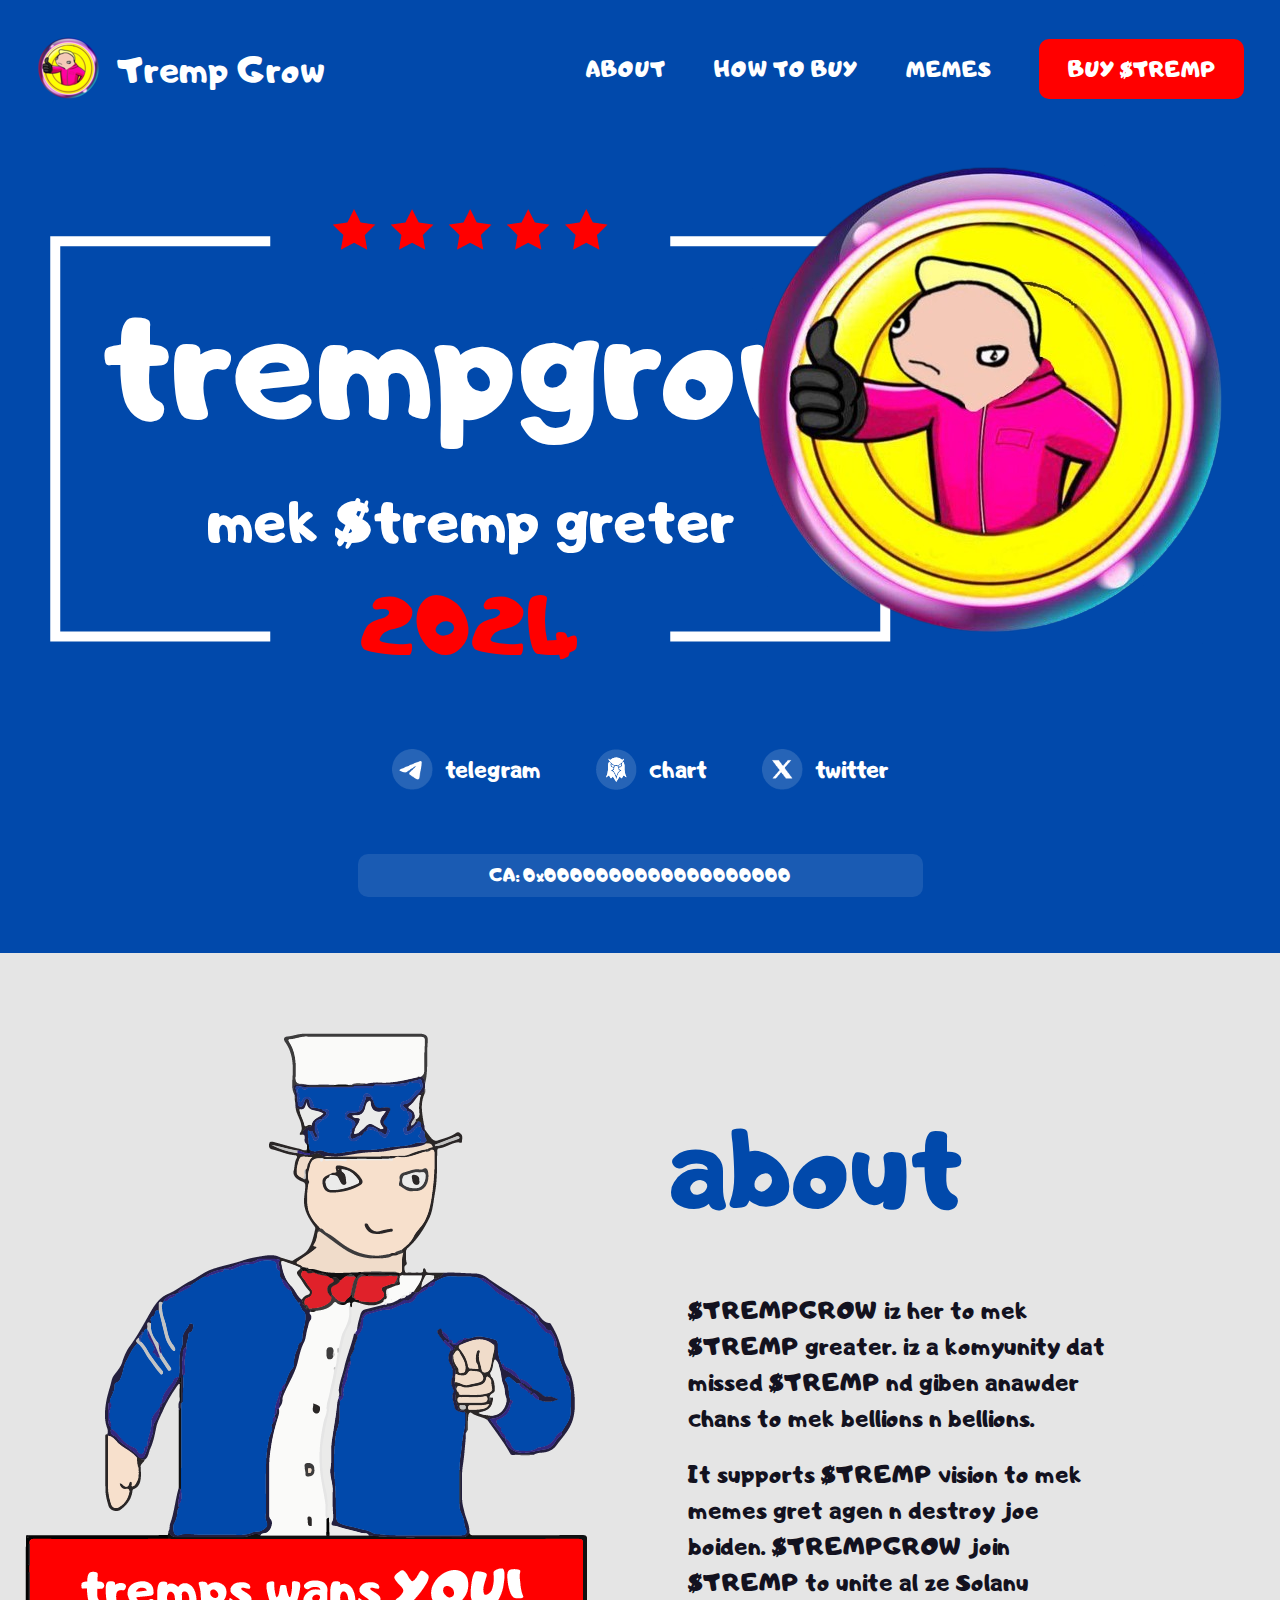
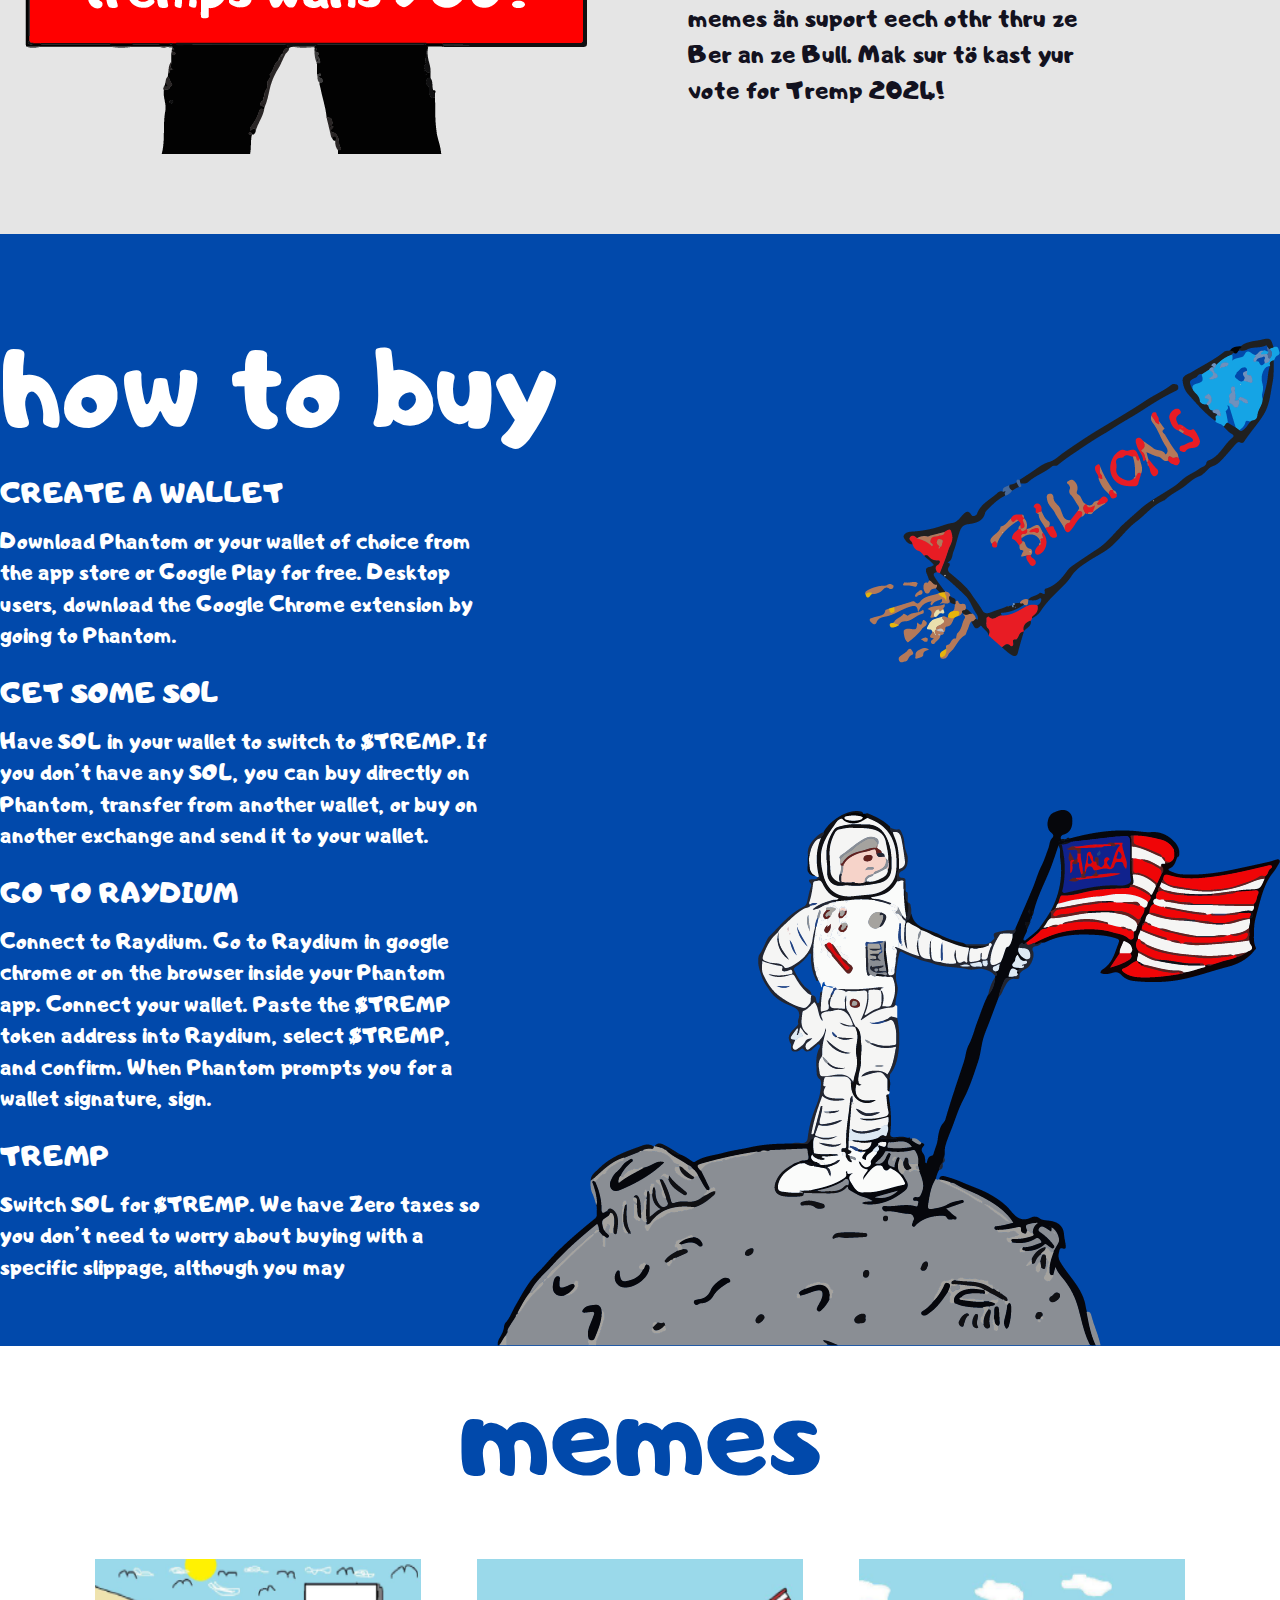
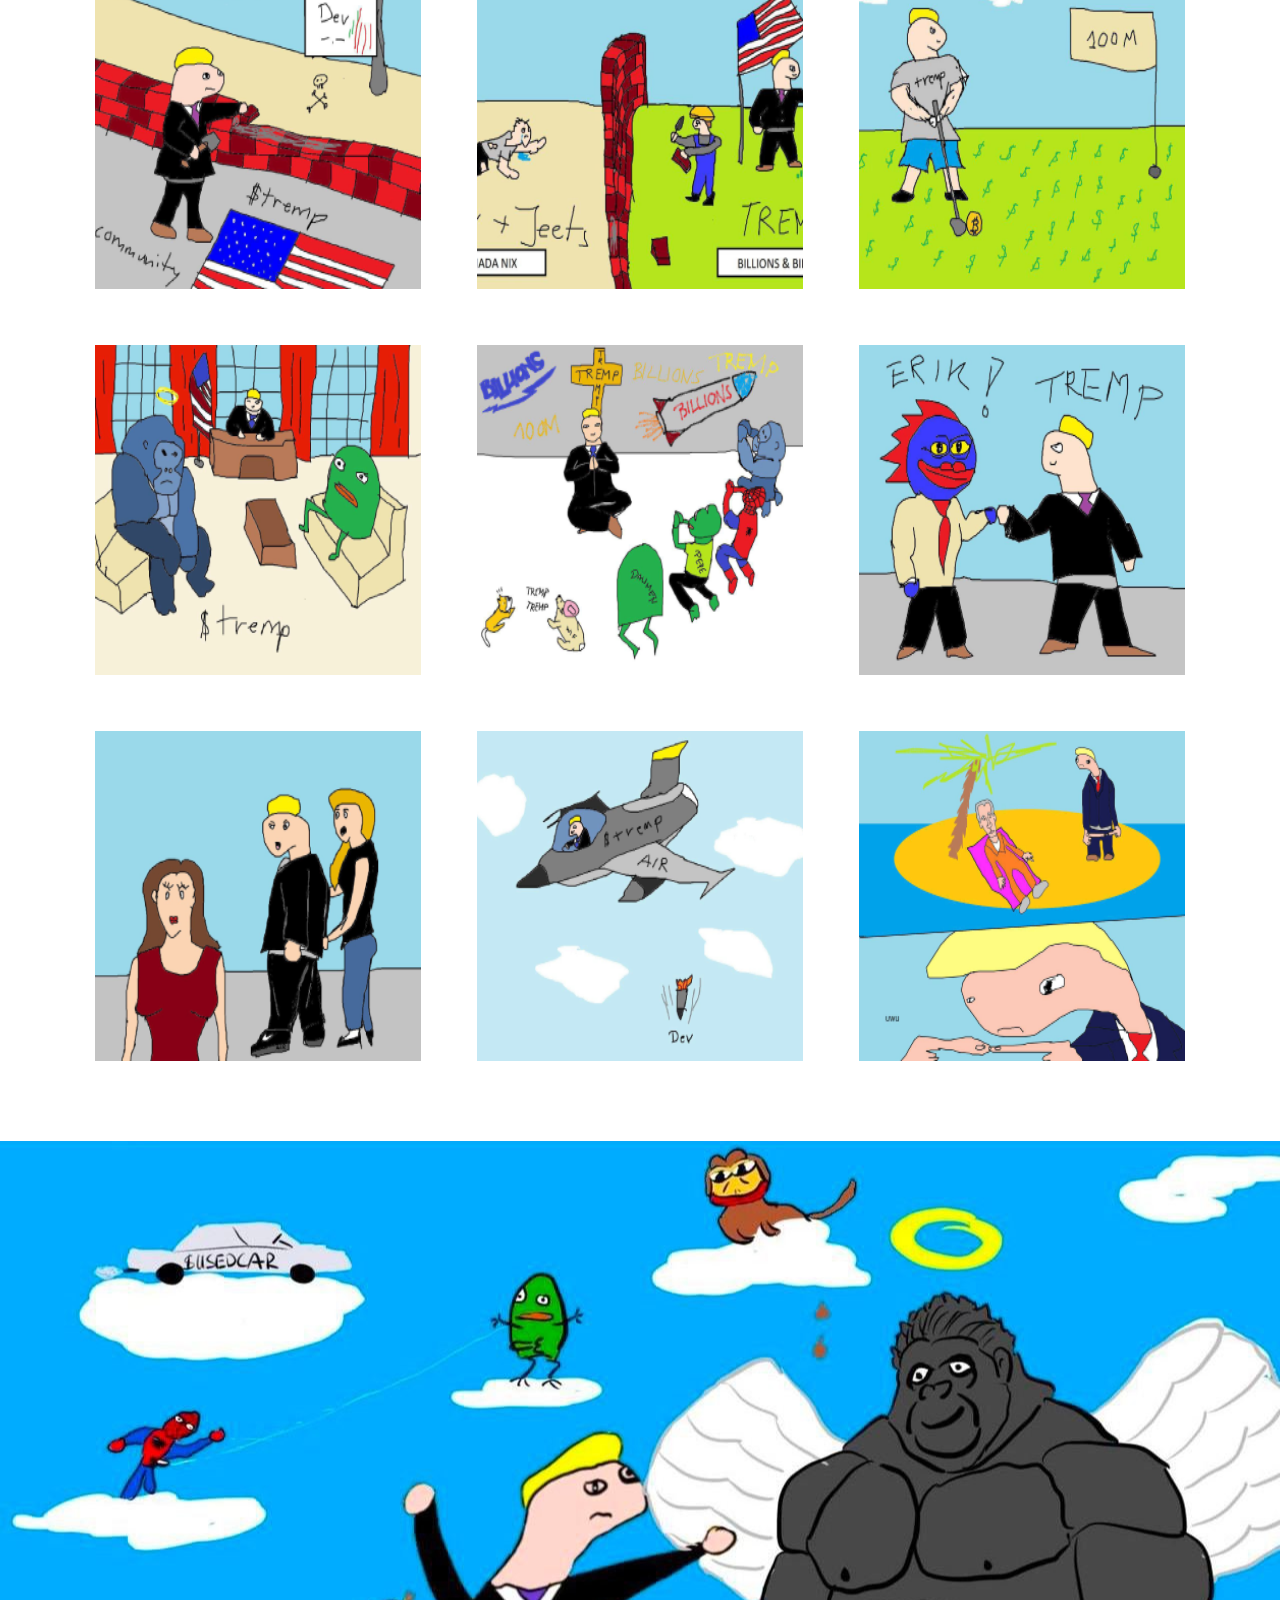
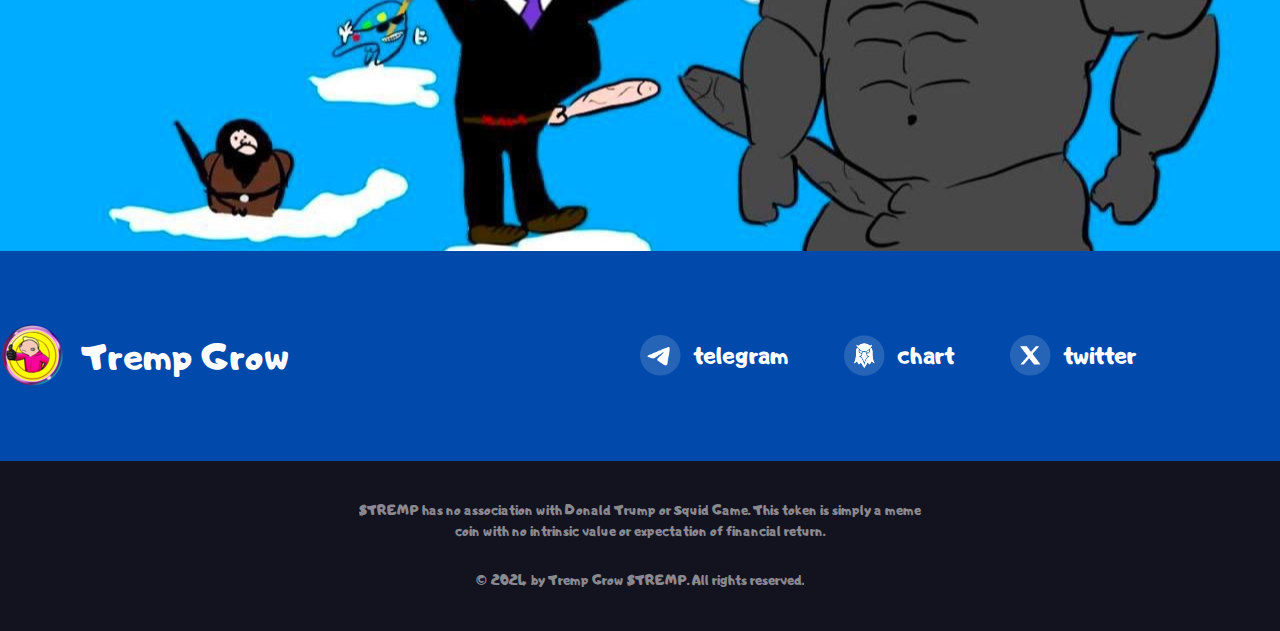
==== index.html @ 74768376 "Add files via upload" ====
<!DOCTYPE html>
<html lang="en">
  <head>
    <meta charset="utf-8" />
    <meta name="viewport" content="width=device-width, initial-scale=1" />
    <link
      rel="preload"
      href="/_next/static/media/c9a5bc6a7c948fb0-s.p.woff2"
      as="font"
      crossorigin=""
      type="font/woff2"
    />
    <link
      rel="preload"
      as="image"
      href="/_next/static/media/logo.ae19716a.png"
    />
    <link
      rel="preload"
      as="image"
      href="/_next/static/media/star.9fd645c9.png"
    />
    <link
      rel="preload"
      as="image"
      href="/_next/static/media/l_logo.e6bdfc58.png"
    />
    <link
      rel="preload"
      as="image"
      href="/_next/static/media/telegram.925c8836.png"
    />
    <link
      rel="preload"
      as="image"
      href="/_next/static/media/chart.025ee953.png"
    />
    <link rel="preload" as="image" href="/_next/static/media/x.cae2ecb8.png" />
    <link
      rel="preload"
      as="image"
      href="/_next/static/media/about.d87d4a2f.png"
    />
    <link
      rel="preload"
      as="image"
      href="/_next/static/media/missile.173cf495.png"
    />
    <link
      rel="preload"
      as="image"
      href="/_next/static/media/universe.70c82529.png"
    />
    <link rel="preload" as="image" href="/_next/static/media/01.50b0dca9.png" />
    <link
      rel="stylesheet"
      href="/_next/static/css/c67da0bc07d7da71.css"
      crossorigin=""
      data-precedence="next"
    />
    <link rel="preload" as="image" href="/_next/static/media/02.a830c9c7.png" />
    <link rel="preload" as="image" href="/_next/static/media/03.b239e0e7.png" />
    <link rel="preload" as="image" href="/_next/static/media/04.503fc306.png" />
    <link rel="preload" as="image" href="/_next/static/media/05.9e090aef.png" />
    <link rel="preload" as="image" href="/_next/static/media/06.24efa8d5.png" />
    <link rel="preload" as="image" href="/_next/static/media/07.2e751546.png" />
    <link rel="preload" as="image" href="/_next/static/media/08.8b4668a9.png" />
    <link rel="preload" as="image" href="/_next/static/media/09.446a7a45.png" />
    <link rel="preload" as="image" href="/_next/static/media/bg.0955fa6c.png" />
    <title>Tremp Website</title>
    <meta name="description" content="Tremp Website on SOL" />
    <link rel="icon" href="/favicon.ico" type="image/x-icon" sizes="65x70" />
    <meta name="next-size-adjust" />
  </head>

  <body class="__className_aaf875">
    <div>
      <div class="flex items-center justify-between px-5 py-6 lg:p-9 w-full">
        <div class="flex items-center gap-4">
          <img alt="logo" src="/_next/static/media/logo.ae19716a.png" /><span
            class="text-[36px] text-white logo hidden lg:block"
            >Tremp Grow</span
          >
        </div>
        <div class="hidden lg:flex items-center gap-8 lg:gap-12">
          <a class="nav-item" href="#about">About</a
          ><a class="nav-item" href="#howtobuy">How to buy</a
          ><a class="nav-item" href="#memes">Memes</a
          ><a
            target="_blank"
            class="buy_button flex items-center justify-center nav-item"
            href="https://birdeye.so/token/0x0000000000000000000?chain=solana"
            >BUY $TREMP</a
          >
        </div>
        <button class="block lg:hidden menu">Menu</button>
      </div>
      <div
        class="py-14 w-full flex flex-col gap-16 items-center justify-center"
      >
        <div class="lg:pl-[50px] relative max-w-[1280px] mx-auto w-full">
          <div
            class="banner w-full lg:w-[841px] flex flex-col items-center justify-center lg:justify-start relative"
          >
            <img
              alt="star"
              src="/_next/static/media/star.9fd645c9.png"
              class="w-[150px] lg:w-auto mt-4"
            />
            <div class="tremp text-[62px] lg:text-[150px] text-center">
              trempgrow
            </div>
            <div class="maek text-[26px] lg:text-[60px]">mek $tremp greter</div>
            <div class="year mt-8 lg:mt-0">2024</div>
          </div>
          <img
            alt="logo"
            src="/_next/static/media/l_logo.e6bdfc58.png"
            class="absolute hidden lg:block w-[160px] lg:w-auto lg:-top-10 right-0 lg:right-10"
          />
        </div>
        <div class="flex flex-col lg:flex-row items-center gap-5 lg:gap-14">
          <a
            target="_blank"
            class="flex items-center gap-3"
            href="https://t.me/TrempGrow"
            ><img
              alt="telegram"
              src="/_next/static/media/telegram.925c8836.png"
              width="41"
            /><span class="social-text">telegram</span></a
          ><a
            target="_blank"
            class="flex items-center gap-3"
            href="https://birdeye.so/token/0x0000000000000000000?chain=solana"
            ><img
              alt="chart"
              src="/_next/static/media/chart.025ee953.png"
              width="41"
            /><span class="social-text">chart</span></a
          ><a
            target="_blank"
            class="flex items-center gap-3"
            href="https://twitter.com/trempgrow"
            ><img
              alt="twitter"
              src="/_next/static/media/x.cae2ecb8.png"
              width="41"
            /><span class="social-text">twitter</span></a
          >
        </div>
        <div
          class="flex items-center justify-center flex-wrap code px-5 w-[354px] lg:w-[565px]"
        >
          CA: 0x0000000000000000000
        </div>
      </div>
      <div class="w-full bg-[#e5e5e5] py-20" id="about">
        <div
          class="max-w-[1280px] grid grid-cols-1 lg:grid-cols-2 items-center gap-14 mx-auto w-full"
        >
          <div class="col-span-1 flex items-center justify-center relative">
            <img alt="about" src="/_next/static/media/about.d87d4a2f.png" />
          </div>
          <div
            class="flex flex-col gap-10 items-center justify-center lg:items-start col-span-1"
          >
            <div class="about-text">about</div>
            <div class="flex flex-col gap-5 px-5">
              <div class="about-des">
                $TREMPGROW iz her to mek $TREMP greater. iz a komyunity dat
                missed $TREMP nd giben anawder chans to mek bellions n bellions.
              </div>
              <div class="about-des">
                It supports $TREMP vision to mek memes gret agen n destroy joe
                boiden. $TREMPGROW join $TREMP to unite al ze Solanu memes än
                suport eech othr thru ze Ber an ze Bull. Mak sur tö kast yur
                vote for Tremp 2024!
              </div>
            </div>
          </div>
        </div>
      </div>
      <div
        class="flex flex-col bg-[#0149ab] py-16 relative w-full"
        id="howtobuy"
      >
        <div class="max-w-[1280px] mx-auto relative px-5 lg:px-0 w-full">
          <div class="text-white text-[66px] lg:text-[115px] how_text">
            how to buy
          </div>
          <div class="flex flex-col gap-5 max-w-[491px]">
            <div class="flex flex-col gap-3">
              <div class="title">CREATE A WALLET</div>
              <div class="des">
                Download Phantom or your wallet of choice from the app store or
                Google Play for free. Desktop users, download the Google Chrome
                extension by going to Phantom.
              </div>
            </div>
            <div class="flex flex-col gap-3">
              <div class="title">Get Some SOL</div>
              <div class="des">
                Have SOL in your wallet to switch to $TREMP. If you don’t have
                any SOL, you can buy directly on Phantom, transfer from another
                wallet, or buy on another exchange and send it to your wallet.
              </div>
            </div>
            <div class="flex flex-col gap-3">
              <div class="title">Go to Raydium</div>
              <div class="des">
                Connect to Raydium. Go to Raydium in google chrome or on the
                browser inside your Phantom app. Connect your wallet. Paste the
                $TREMP token address into Raydium, select $TREMP, and confirm.
                When Phantom prompts you for a wallet signature, sign.
              </div>
            </div>
            <div class="flex flex-col gap-3">
              <div class="title">TREMP</div>
              <div class="des">
                Switch SOL for $TREMP. We have Zero taxes so you don’t need to
                worry about buying with a specific slippage, although you may
              </div>
            </div>
          </div>
          <img
            alt="missile"
            src="/_next/static/media/missile.173cf495.png"
            class="absolute hidden lg:block top-10 right-0"
          /><img
            alt="universe"
            src="/_next/static/media/universe.70c82529.png"
            class="lg:absolute -bottom-16 right-0"
          />
        </div>
      </div>
      <div
        class="flex flex-col items-center justify-center gap-10 bg-white pb-20 w-full"
        id="memes"
      >
        <div class="meme-title text-[60px] lg:text-[115px]">memes</div>
        <div
          class="grid grid-cols-1 lg:grid-cols-3 gap-14 max-w-[1280px] px-5 lg:px-[95px] w-full"
        >
          <img
            alt="memes"
            src="/_next/static/media/01.50b0dca9.png"
            class="h-[330px] w-full lg:w-[330px]"
          /><img
            alt="memes"
            src="/_next/static/media/02.a830c9c7.png"
            class="h-[330px] w-full lg:w-[330px]"
          /><img
            alt="memes"
            src="/_next/static/media/03.b239e0e7.png"
            class="h-[330px] w-full lg:w-[330px]"
          /><img
            alt="memes"
            src="/_next/static/media/04.503fc306.png"
            class="h-[330px] w-full lg:w-[330px]"
          /><img
            alt="memes"
            src="/_next/static/media/05.9e090aef.png"
            class="h-[330px] w-full lg:w-[330px]"
          /><img
            alt="memes"
            src="/_next/static/media/06.24efa8d5.png"
            class="h-[330px] w-full lg:w-[330px]"
          /><img
            alt="memes"
            src="/_next/static/media/07.2e751546.png"
            class="h-[330px] w-full lg:w-[330px]"
          /><img
            alt="memes"
            src="/_next/static/media/08.8b4668a9.png"
            class="h-[330px] w-full lg:w-[330px]"
          /><img
            alt="memes"
            src="/_next/static/media/09.446a7a45.png"
            class="h-[330px] w-full lg:w-[330px]"
          />
        </div>
      </div>
      <div class="bg-white w-full">
        <img
          alt=""
          src="/_next/static/media/bg.0955fa6c.png"
          class="object-cover w-full"
        />
      </div>
      <div
        class="bg-[#0149ab] py-10 lg:h-[210px] max-w-[1280px] mx-auto w-full grid grid-cols-1 lg:grid-cols-2 items-center justify-center lg:justify-between"
      >
        <a
          class="flex items-center justify-center lg:justify-start gap-4"
          href="/"
          ><img alt="logo" src="/_next/static/media/logo.ae19716a.png" /><span
            class="text-[36px] text-white logo"
            >Tremp Grow</span
          ></a
        >
        <div class="flex flex-col lg:flex-row items-center gap-5 lg:gap-14">
          <a
            target="_blank"
            class="flex items-center gap-3"
            href="https://t.me/TrempGrow"
            ><img
              alt="telegram"
              src="/_next/static/media/telegram.925c8836.png"
              width="41"
            /><span class="social-text">telegram</span></a
          ><a
            target="_blank"
            class="flex items-center gap-3"
            href="https://birdeye.so/token/0x0000000000000000000?chain=solana"
            ><img
              alt="chart"
              src="/_next/static/media/chart.025ee953.png"
              width="41"
            /><span class="social-text">chart</span></a
          ><a
            target="_blank"
            class="flex items-center gap-3"
            href="https://twitter.com/trempgrow"
            ><img
              alt="twitter"
              src="/_next/static/media/x.cae2ecb8.png"
              width="41"
            /><span class="social-text">twitter</span></a
          >
        </div>
      </div>
      <div
        class="footer flex flex-col gap-7 px-5 lg:px-0 items-center justify-center w-full"
      >
        <div class="text">
          $TREMP has no association with Donald Trump or Squid Game. This token
          is simply a meme <br />coin with no intrinsic value or expectation of
          financial return.
        </div>
        <div class="text">
          © 2024 by Tremp Grow $TREMP. All rights reserved.
        </div>
      </div>
    </div>
    <script
      src="/_next/static/chunks/webpack-a24789c688dacde4.js"
      crossorigin=""
      async=""
    ></script>
    <script>
      (self.__next_f = self.__next_f || []).push([0]);
      self.__next_f.push([2, null]);
    </script>
    <script>
      self.__next_f.push([
        1,
        '1:HL["/_next/static/media/c9a5bc6a7c948fb0-s.p.woff2","font",{"crossOrigin":"","type":"font/woff2"}]\n2:HL["/_next/static/css/c67da0bc07d7da71.css","style",{"crossOrigin":""}]\n0:"$L3"\n',
      ]);
    </script>
    <script>
      self.__next_f.push([
        1,
        '4:I[7690,[],""]\n6:I[7831,[],""]\n7:I[92,["607","static/chunks/607-74aaae371eb40171.js","931","static/chunks/app/page-d818505c8054820b.js"],""]\n8:I[5613,[],""]\n9:I[1778,[],""]\nb:I[8955,[],""]\nc:[]\n',
      ]);
    </script>
    <script>
      self.__next_f.push([
        1,
        '3:[[["$","link","0",{"rel":"stylesheet","href":"/_next/static/css/c67da0bc07d7da71.css","precedence":"next","crossOrigin":""}]],["$","$L4",null,{"buildId":"RQi1m7FWPlHD-5ZGwQLSQ","assetPrefix":"","initialCanonicalUrl":"/","initialTree":["",{"children":["__PAGE__",{}]},"$undefined","$undefined",true],"initialSeedData":["",{"children":["__PAGE__",{},["$L5",["$","$L6",null,{"propsForComponent":{"params":{}},"Component":"$7","isStaticGeneration":true}],null]]},[null,["$","html",null,{"lang":"en","children":["$","body",null,{"className":"__className_aaf875","children":["$","$L8",null,{"parallelRouterKey":"children","segmentPath":["children"],"loading":"$undefined","loadingStyles":"$undefined","loadingScripts":"$undefined","hasLoading":false,"error":"$undefined","errorStyles":"$undefined","errorScripts":"$undefined","template":["$","$L9",null,{}],"templateStyles":"$undefined","templateScripts":"$undefined","notFound":[["$","title",null,{"children":"404: This page could not be found."}],["$","div",null,{"style":{"fontFamily":"system-ui,\\"Segoe UI\\",Roboto,Helvetica,Arial,sans-serif,\\"Apple Color Emoji\\",\\"Segoe UI Emoji\\"","height":"100vh","textAlign":"center","display":"flex","flexDirection":"column","alignItems":"center","justifyContent":"center"},"children":["$","div",null,{"children":[["$","style",null,{"dangerouslySetInnerHTML":{"__html":"body{color:#000;background:#fff;margin:0}.next-error-h1{border-right:1px solid rgba(0,0,0,.3)}@media (prefers-color-scheme:dark){body{color:#fff;background:#000}.next-error-h1{border-right:1px solid rgba(255,255,255,.3)}}"}}],["$","h1",null,{"className":"next-error-h1","style":{"display":"inline-block","margin":"0 20px 0 0","padding":"0 23px 0 0","fontSize":24,"fontWeight":500,"verticalAlign":"top","lineHeight":"49px"},"children":"404"}],["$","div",null,{"style":{"display":"inline-block"},"children":["$","h2",null,{"style":{"fontSize":14,"fontWeight":400,"lineHeight":"49px","margin":0},"children":"This page could not be found."}]}]]}]}]],"notFoundStyles":[],"styles":null}]}]}],null]],"initialHead":[false,"$La"],"globalErrorComponent":"$b","missingSlots":"$Wc"}]]\n',
      ]);
    </script>
    <script>
      self.__next_f.push([
        1,
        'a:[["$","meta","0",{"name":"viewport","content":"width=device-width, initial-scale=1"}],["$","meta","1",{"charSet":"utf-8"}],["$","title","2",{"children":"Tremp Website"}],["$","meta","3",{"name":"description","content":"Tremp Website on SOL"}],["$","link","4",{"rel":"icon","href":"/favicon.ico","type":"image/x-icon","sizes":"65x70"}],["$","meta","5",{"name":"next-size-adjust"}]]\n5:null\n',
      ]);
    </script>
    <script>
      self.__next_f.push([1, ""]);
    </script>
  </body>
</html>
---- _next/static/css/c67da0bc07d7da71.css ----
@font-face {
    font-family: __Inter_aaf875;
    font-style: normal;
    font-weight: 100 900;
    font-display: swap;
    src: url(/_next/static/media/ec159349637c90ad-s.woff2) format("woff2");
    unicode-range: u+0460-052f, u+1c80-1c88, u+20b4, u+2de0-2dff, u+a640-a69f, u+fe2e-fe2f
}

@font-face {
    font-family: __Inter_aaf875;
    font-style: normal;
    font-weight: 100 900;
    font-display: swap;
    src: url(/_next/static/media/513657b02c5c193f-s.woff2) format("woff2");
    unicode-range: u+0301, u+0400-045f, u+0490-0491, u+04b0-04b1, u+2116
}

@font-face {
    font-family: __Inter_aaf875;
    font-style: normal;
    font-weight: 100 900;
    font-display: swap;
    src: url(/_next/static/media/fd4db3eb5472fc27-s.woff2) format("woff2");
    unicode-range: u+1f??
}

@font-face {
    font-family: __Inter_aaf875;
    font-style: normal;
    font-weight: 100 900;
    font-display: swap;
    src: url(/_next/static/media/51ed15f9841b9f9d-s.woff2) format("woff2");
    unicode-range: u+0370-0377, u+037a-037f, u+0384-038a, u+038c, u+038e-03a1, u+03a3-03ff
}

@font-face {
    font-family: __Inter_aaf875;
    font-style: normal;
    font-weight: 100 900;
    font-display: swap;
    src: url(/_next/static/media/05a31a2ca4975f99-s.woff2) format("woff2");
    unicode-range: u+0102-0103, u+0110-0111, u+0128-0129, u+0168-0169, u+01a0-01a1, u+01af-01b0, u+0300-0301, u+0303-0304, u+0308-0309, u+0323, u+0329, u+1ea0-1ef9, u+20ab
}

@font-face {
    font-family: __Inter_aaf875;
    font-style: normal;
    font-weight: 100 900;
    font-display: swap;
    src: url(/_next/static/media/d6b16ce4a6175f26-s.woff2) format("woff2");
    unicode-range: u+0100-02af, u+0304, u+0308, u+0329, u+1e00-1e9f, u+1ef2-1eff, u+2020, u+20a0-20ab, u+20ad-20c0, u+2113, u+2c60-2c7f, u+a720-a7ff
}

@font-face {
    font-family: __Inter_aaf875;
    font-style: normal;
    font-weight: 100 900;
    font-display: swap;
    src: url(/_next/static/media/c9a5bc6a7c948fb0-s.p.woff2) format("woff2");
    unicode-range: u+00??, u+0131, u+0152-0153, u+02bb-02bc, u+02c6, u+02da, u+02dc, u+0304, u+0308, u+0329, u+2000-206f, u+2074, u+20ac, u+2122, u+2191, u+2193, u+2212, u+2215, u+feff, u+fffd
}

@font-face {
    font-family: __Inter_Fallback_aaf875;
    src: local("Arial");
    ascent-override: 90.20%;
    descent-override: 22.48%;
    line-gap-override: 0.00%;
    size-adjust: 107.40%
}

.__className_aaf875 {
    font-family: __Inter_aaf875, __Inter_Fallback_aaf875;
    font-style: normal
}

/*
! tailwindcss v3.4.1 | MIT License | https://tailwindcss.com
*/

*,
:after,
:before {
    box-sizing: border-box;
    border: 0 solid #e5e7eb
}

:after,
:before {
    --tw-content: ""
}

:host,
html {
    line-height: 1.5;
    -webkit-text-size-adjust: 100%;
    -moz-tab-size: 4;
    -o-tab-size: 4;
    tab-size: 4;
    font-family: ui-sans-serif, system-ui, sans-serif, Apple Color Emoji, Segoe UI Emoji, Segoe UI Symbol, Noto Color Emoji;
    font-feature-settings: normal;
    font-variation-settings: normal;
    -webkit-tap-highlight-color: transparent
}

body {
    margin: 0;
    line-height: inherit
}

hr {
    height: 0;
    color: inherit;
    border-top-width: 1px
}

abbr:where([title]) {
    -webkit-text-decoration: underline dotted;
    text-decoration: underline dotted
}

h1,
h2,
h3,
h4,
h5,
h6 {
    font-size: inherit;
    font-weight: inherit
}

a {
    color: inherit;
    text-decoration: inherit
}

b,
strong {
    font-weight: bolder
}

code,
kbd,
pre,
samp {
    font-family: ui-monospace, SFMono-Regular, Menlo, Monaco, Consolas, Liberation Mono, Courier New, monospace;
    font-feature-settings: normal;
    font-variation-settings: normal;
    font-size: 1em
}

small {
    font-size: 80%
}

sub,
sup {
    font-size: 75%;
    line-height: 0;
    position: relative;
    vertical-align: baseline
}

sub {
    bottom: -.25em
}

sup {
    top: -.5em
}

table {
    text-indent: 0;
    border-color: inherit;
    border-collapse: collapse
}

button,
input,
optgroup,
select,
textarea {
    font-family: inherit;
    font-feature-settings: inherit;
    font-variation-settings: inherit;
    font-size: 100%;
    font-weight: inherit;
    line-height: inherit;
    color: inherit;
    margin: 0;
    padding: 0
}

button,
select {
    text-transform: none
}

[type=button],
[type=reset],
[type=submit],
button {
    -webkit-appearance: button;
    background-color: transparent;
    background-image: none
}

:-moz-focusring {
    outline: auto
}

:-moz-ui-invalid {
    box-shadow: none
}

progress {
    vertical-align: baseline
}

::-webkit-inner-spin-button,
::-webkit-outer-spin-button {
    height: auto
}

[type=search] {
    -webkit-appearance: textfield;
    outline-offset: -2px
}

::-webkit-search-decoration {
    -webkit-appearance: none
}

::-webkit-file-upload-button {
    -webkit-appearance: button;
    font: inherit
}

summary {
    display: list-item
}

blockquote,
dd,
dl,
figure,
h1,
h2,
h3,
h4,
h5,
h6,
hr,
p,
pre {
    margin: 0
}

fieldset {
    margin: 0
}

fieldset,
legend {
    padding: 0
}

menu,
ol,
ul {
    list-style: none;
    margin: 0;
    padding: 0
}

dialog {
    padding: 0
}

textarea {
    resize: vertical
}

input::-moz-placeholder,
textarea::-moz-placeholder {
    opacity: 1;
    color: #9ca3af
}

input::placeholder,
textarea::placeholder {
    opacity: 1;
    color: #9ca3af
}

[role=button],
button {
    cursor: pointer
}

:disabled {
    cursor: default
}

audio,
canvas,
embed,
iframe,
img,
object,
svg,
video {
    display: block;
    vertical-align: middle
}

img,
video {
    max-width: 100%;
    height: auto
}

[hidden] {
    display: none
}

*,
:after,
:before {
    --tw-border-spacing-x: 0;
    --tw-border-spacing-y: 0;
    --tw-translate-x: 0;
    --tw-translate-y: 0;
    --tw-rotate: 0;
    --tw-skew-x: 0;
    --tw-skew-y: 0;
    --tw-scale-x: 1;
    --tw-scale-y: 1;
    --tw-pan-x: ;
    --tw-pan-y: ;
    --tw-pinch-zoom: ;
    --tw-scroll-snap-strictness: proximity;
    --tw-gradient-from-position: ;
    --tw-gradient-via-position: ;
    --tw-gradient-to-position: ;
    --tw-ordinal: ;
    --tw-slashed-zero: ;
    --tw-numeric-figure: ;
    --tw-numeric-spacing: ;
    --tw-numeric-fraction: ;
    --tw-ring-inset: ;
    --tw-ring-offset-width: 0px;
    --tw-ring-offset-color: #fff;
    --tw-ring-color: rgba(59, 130, 246, .5);
    --tw-ring-offset-shadow: 0 0 #0000;
    --tw-ring-shadow: 0 0 #0000;
    --tw-shadow: 0 0 #0000;
    --tw-shadow-colored: 0 0 #0000;
    --tw-blur: ;
    --tw-brightness: ;
    --tw-contrast: ;
    --tw-grayscale: ;
    --tw-hue-rotate: ;
    --tw-invert: ;
    --tw-saturate: ;
    --tw-sepia: ;
    --tw-drop-shadow: ;
    --tw-backdrop-blur: ;
    --tw-backdrop-brightness: ;
    --tw-backdrop-contrast: ;
    --tw-backdrop-grayscale: ;
    --tw-backdrop-hue-rotate: ;
    --tw-backdrop-invert: ;
    --tw-backdrop-opacity: ;
    --tw-backdrop-saturate: ;
    --tw-backdrop-sepia:
}

::backdrop {
    --tw-border-spacing-x: 0;
    --tw-border-spacing-y: 0;
    --tw-translate-x: 0;
    --tw-translate-y: 0;
    --tw-rotate: 0;
    --tw-skew-x: 0;
    --tw-skew-y: 0;
    --tw-scale-x: 1;
    --tw-scale-y: 1;
    --tw-pan-x: ;
    --tw-pan-y: ;
    --tw-pinch-zoom: ;
    --tw-scroll-snap-strictness: proximity;
    --tw-gradient-from-position: ;
    --tw-gradient-via-position: ;
    --tw-gradient-to-position: ;
    --tw-ordinal: ;
    --tw-slashed-zero: ;
    --tw-numeric-figure: ;
    --tw-numeric-spacing: ;
    --tw-numeric-fraction: ;
    --tw-ring-inset: ;
    --tw-ring-offset-width: 0px;
    --tw-ring-offset-color: #fff;
    --tw-ring-color: rgba(59, 130, 246, .5);
    --tw-ring-offset-shadow: 0 0 #0000;
    --tw-ring-shadow: 0 0 #0000;
    --tw-shadow: 0 0 #0000;
    --tw-shadow-colored: 0 0 #0000;
    --tw-blur: ;
    --tw-brightness: ;
    --tw-contrast: ;
    --tw-grayscale: ;
    --tw-hue-rotate: ;
    --tw-invert: ;
    --tw-saturate: ;
    --tw-sepia: ;
    --tw-drop-shadow: ;
    --tw-backdrop-blur: ;
    --tw-backdrop-brightness: ;
    --tw-backdrop-contrast: ;
    --tw-backdrop-grayscale: ;
    --tw-backdrop-hue-rotate: ;
    --tw-backdrop-invert: ;
    --tw-backdrop-opacity: ;
    --tw-backdrop-saturate: ;
    --tw-backdrop-sepia:
}

.absolute {
    position: absolute
}

.relative {
    position: relative
}

.-bottom-16 {
    bottom: -4rem
}

.right-0 {
    right: 0
}

.top-0 {
    top: 0
}

.top-10 {
    top: 2.5rem
}

.z-\[1000\] {
    z-index: 1000
}

.col-span-1 {
    grid-column: span 1/span 1
}

.mx-auto {
    margin-left: auto;
    margin-right: auto
}

.mt-4 {
    margin-top: 1rem
}

.mt-8 {
    margin-top: 2rem
}

.block {
    display: block
}

.flex {
    display: flex
}

.grid {
    display: grid
}

.hidden {
    display: none
}

.h-\[330px\] {
    height: 330px
}

.h-screen {
    height: 100vh
}

.w-\[150px\] {
    width: 150px
}

.w-\[160px\] {
    width: 160px
}

.w-\[354px\] {
    width: 354px
}

.w-full {
    width: 100%
}

.max-w-\[1280px\] {
    max-width: 1280px
}

.max-w-\[491px\] {
    max-width: 491px
}

.resize {
    resize: both
}

.grid-cols-1 {
    grid-template-columns: repeat(1, minmax(0, 1fr))
}

.flex-col {
    flex-direction: column
}

.flex-wrap {
    flex-wrap: wrap
}

.\ !items-start {
    align-items: flex-start !important
}

.items-center {
    align-items: center
}

.justify-start {
    justify-content: flex-start
}

.justify-center {
    justify-content: center
}

.justify-between {
    justify-content: space-between
}

.gap-10 {
    gap: 2.5rem
}

.gap-14 {
    gap: 3.5rem
}

.gap-16 {
    gap: 4rem
}

.gap-3 {
    gap: .75rem
}

.gap-4 {
    gap: 1rem
}

.gap-5 {
    gap: 1.25rem
}

.gap-7 {
    gap: 1.75rem
}

.gap-8 {
    gap: 2rem
}

.bg-\[\#0149ab\] {
    --tw-bg-opacity: 1;
    background-color: rgb(1 73 171/var(--tw-bg-opacity))
}

.bg-\[\#e5e5e5\] {
    --tw-bg-opacity: 1;
    background-color: rgb(229 229 229/var(--tw-bg-opacity))
}

.bg-white {
    --tw-bg-opacity: 1;
    background-color: rgb(255 255 255/var(--tw-bg-opacity))
}

.object-cover {
    -o-object-fit: cover;
    object-fit: cover
}

.px-5 {
    padding-left: 1.25rem;
    padding-right: 1.25rem
}

.py-10 {
    padding-top: 2.5rem;
    padding-bottom: 2.5rem
}

.py-14 {
    padding-top: 3.5rem;
    padding-bottom: 3.5rem
}

.py-16 {
    padding-top: 4rem;
    padding-bottom: 4rem
}

.py-20 {
    padding-top: 5rem;
    padding-bottom: 5rem
}

.py-6 {
    padding-top: 1.5rem;
    padding-bottom: 1.5rem
}

.pb-20 {
    padding-bottom: 5rem
}

.text-center {
    text-align: center
}

.text-\[26px\] {
    font-size: 26px
}

.text-\[36px\] {
    font-size: 36px
}

.text-\[60px\] {
    font-size: 60px
}

.text-\[62px\] {
    font-size: 62px
}

.text-\[66px\] {
    font-size: 66px
}

.text-white {
    --tw-text-opacity: 1;
    color: rgb(255 255 255/var(--tw-text-opacity))
}

@font-face {
    font-family: Adigiana-Toybox-Regular;
    src: url(/fonts/Adigiana-Toybox-Regular.ttf.woff) format("woff"), url(/fonts/Adigiana-Toybox-Regular.ttf.svg#Adigiana-Toybox-Regular) format("svg"), url(/fonts/Adigiana-Toybox-Regular.ttf.eot), url(/fonts/Adigiana-Toybox-Regular.ttf.eot?#iefix) format("embedded-opentype");
    font-weight: 400;
    font-style: normal
}

:root {
    --foreground-rgb: 0, 0, 0;
    --background-start-rgb: 214, 219, 220;
    --background-end-rgb: 255, 255, 255
}

@media (prefers-color-scheme:dark) {
    :root {
        --foreground-rgb: 255, 255, 255;
        --background-start-rgb: 0, 0, 0;
        --background-end-rgb: 0, 0, 0
    }
}

body {
    color: rgb(var(--foreground-rgb));
    background-color: #0149ab
}

.nav-item {
    font-size: 21px;
    color: #fff;
    text-transform: uppercase
}

.close,
.nav-item {
    font-family: Adigiana-Toybox-Regular
}

.close {
    font-size: 41px;
    position: absolute;
    right: 20px;
    top: 20px
}

.buy_button {
    width: 205px;
    height: 60px;
    border-radius: 10px;
    background-color: red
}

.meme-title {
    color: #0149ab;
    text-align: center
}

.logo,
.meme-title {
    font-family: Adigiana-Toybox-Regular
}

.logo {
    color: #fff
}

.footer {
    background-color: #13121f;
    height: 170px
}

.social-text {
    color: #fff;
    font-size: 23px
}

.how_text,
.social-text {
    font-family: Adigiana-Toybox-Regular
}

.title {
    text-transform: uppercase;
    font-size: 28px;
    text-align: start
}

.des,
.title {
    font-family: Adigiana-Toybox-Regular;
    color: #fff
}

.des {
    font-size: 21px
}

.about-des {
    font-size: 24px;
    color: #13121f;
    max-width: 418px
}

.about-des,
.about-text {
    font-family: Adigiana-Toybox-Regular
}

.about-text {
    font-size: 115px;
    color: #0149ab
}

.code {
    font-size: 18px;
    border-radius: 10px;
    background-color: #1a5bb3;
    padding: 8px 0
}

.code,
.maek,
.tremp {
    font-family: Adigiana-Toybox-Regular;
    color: #fff;
    text-align: center
}

.banner {
    background: url(/banner.png) 0 no-repeat;
    background-size: contain
}

.year {
    font-size: 80px;
    color: red
}

.footer .text,
.year {
    font-family: Adigiana-Toybox-Regular;
    text-align: center
}

.footer .text {
    opacity: .502;
    font-size: 13px;
    line-height: 21px;
    color: #fff
}

.menu {
    font-family: Adigiana-Toybox-Regular;
    color: #fff;
    font-size: 23px
}

@media screen and (max-width:600px) {
    .code {
        font-size: 10px !important
    }
}

@media screen and (max-width:414px) {
    .code {
        font-size: 12px !important
    }
    .year {
        font-size: 57px
    }
}

@media screen and (max-width:375px) {
    .code {
        font-size: 10px !important
    }
}

@media (min-width:1024px) {
    .lg\:absolute {
        position: absolute
    }
    .lg\:-top-10 {
        top: -2.5rem
    }
    .lg\:right-10 {
        right: 2.5rem
    }
    .lg\:mt-0 {
        margin-top: 0
    }
    .lg\:block {
        display: block
    }
    .lg\:flex {
        display: flex
    }
    .lg\:hidden {
        display: none
    }
    .lg\:h-\[210px\] {
        height: 210px
    }
    .lg\:w-\[330px\] {
        width: 330px
    }
    .lg\:w-\[565px\] {
        width: 565px
    }
    .lg\:w-\[841px\] {
        width: 841px
    }
    .lg\:w-auto {
        width: auto
    }
    .lg\:grid-cols-2 {
        grid-template-columns: repeat(2, minmax(0, 1fr))
    }
    .lg\:grid-cols-3 {
        grid-template-columns: repeat(3, minmax(0, 1fr))
    }
    .lg\:flex-row {
        flex-direction: row
    }
    .lg\:items-start {
        align-items: flex-start
    }
    .lg\:justify-start {
        justify-content: flex-start
    }
    .lg\:justify-between {
        justify-content: space-between
    }
    .lg\:gap-12 {
        gap: 3rem
    }
    .lg\:gap-14 {
        gap: 3.5rem
    }
    .lg\:p-9 {
        padding: 2.25rem
    }
    .lg\:px-0 {
        padding-left: 0;
        padding-right: 0
    }
    .lg\:px-\[95px\] {
        padding-left: 95px;
        padding-right: 95px
    }
    .lg\:pl-\[50px\] {
        padding-left: 50px
    }
    .lg\:text-\[115px\] {
        font-size: 115px
    }
    .lg\:text-\[150px\] {
        font-size: 150px
    }
    .lg\:text-\[60px\] {
        font-size: 60px
    }
}
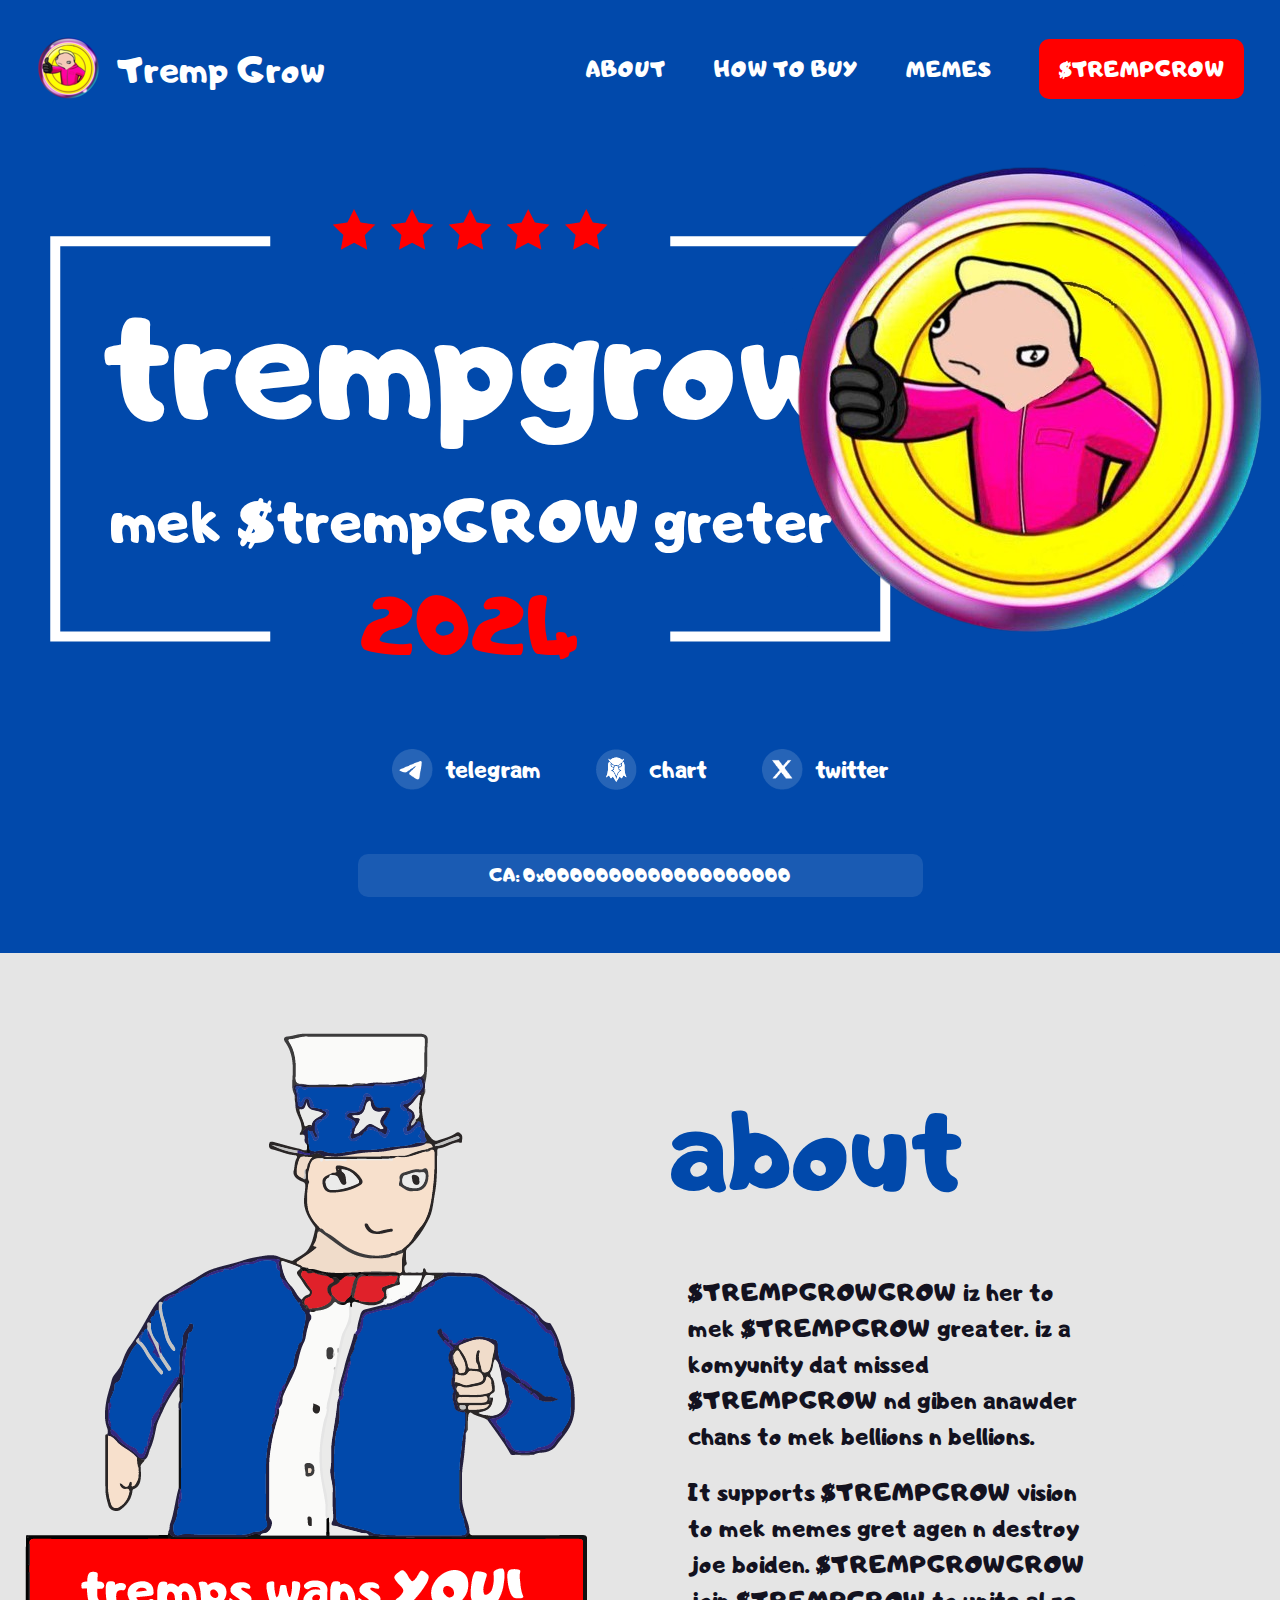
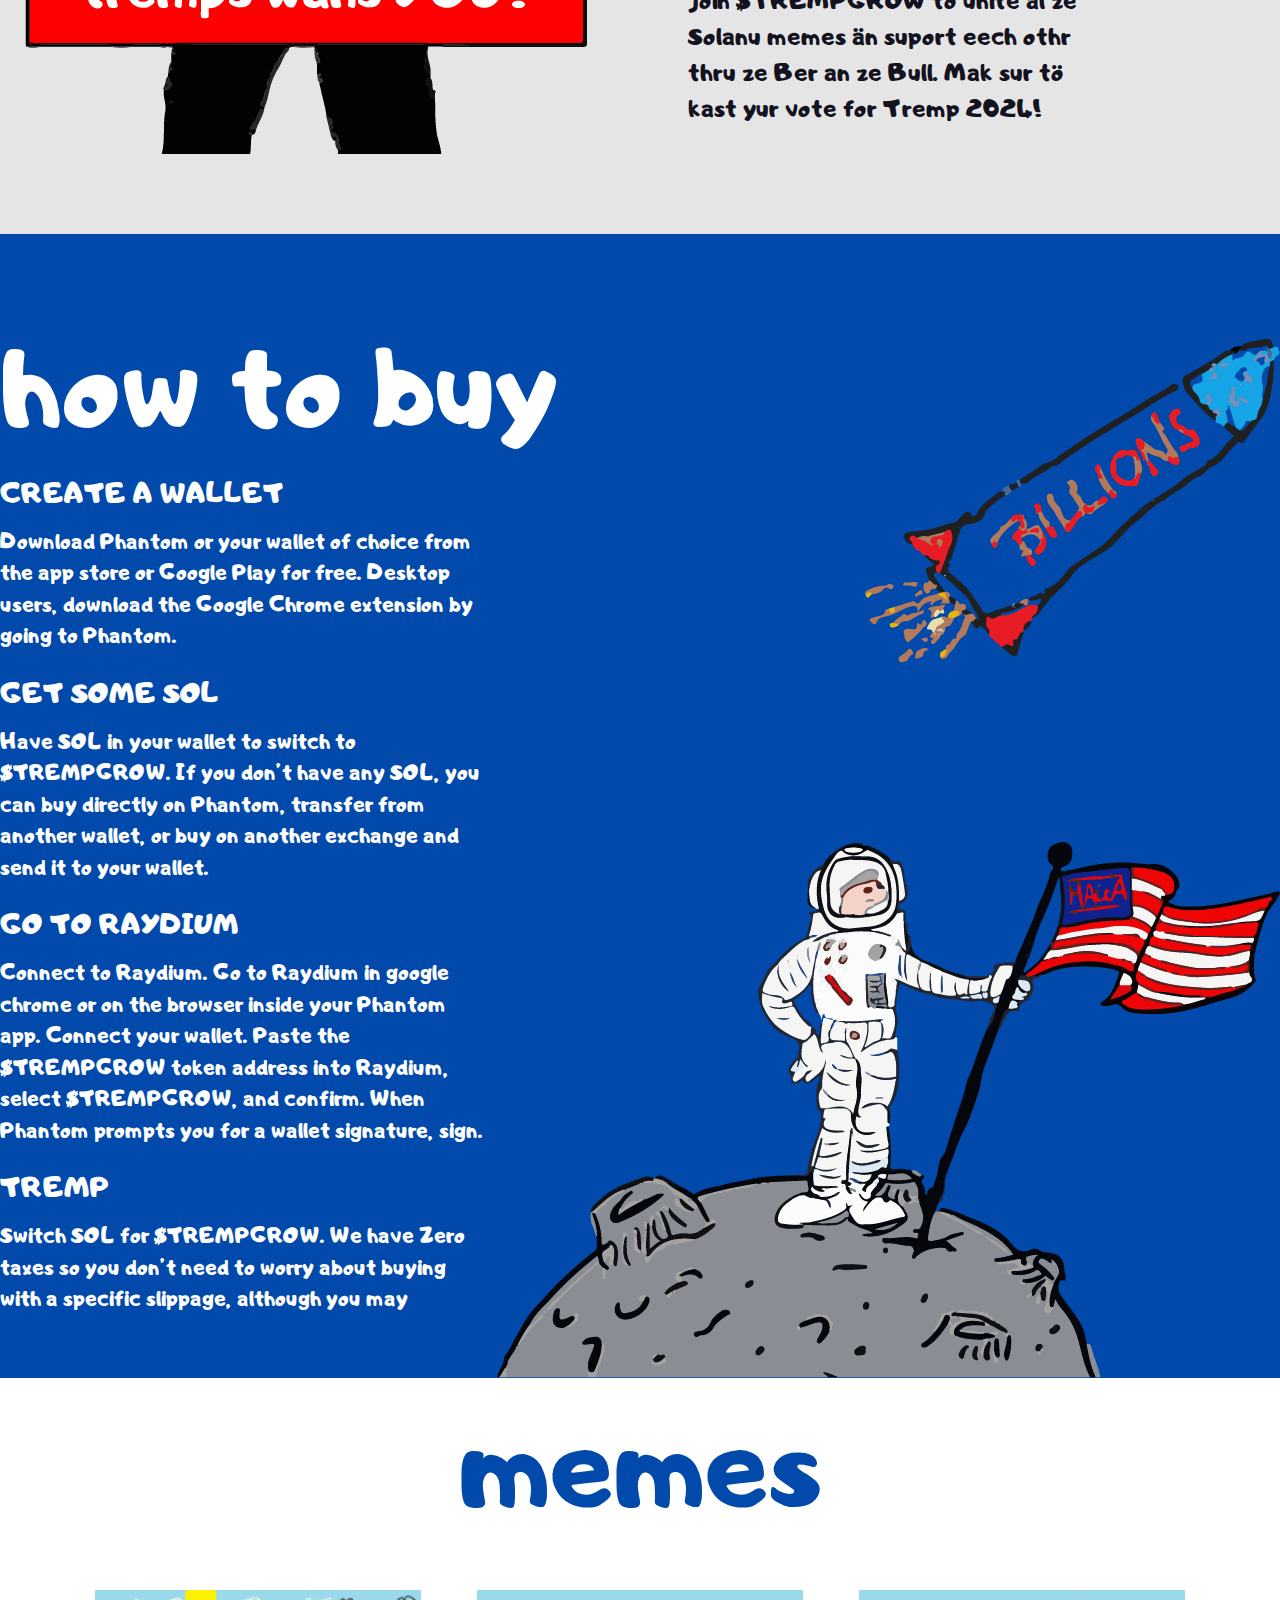
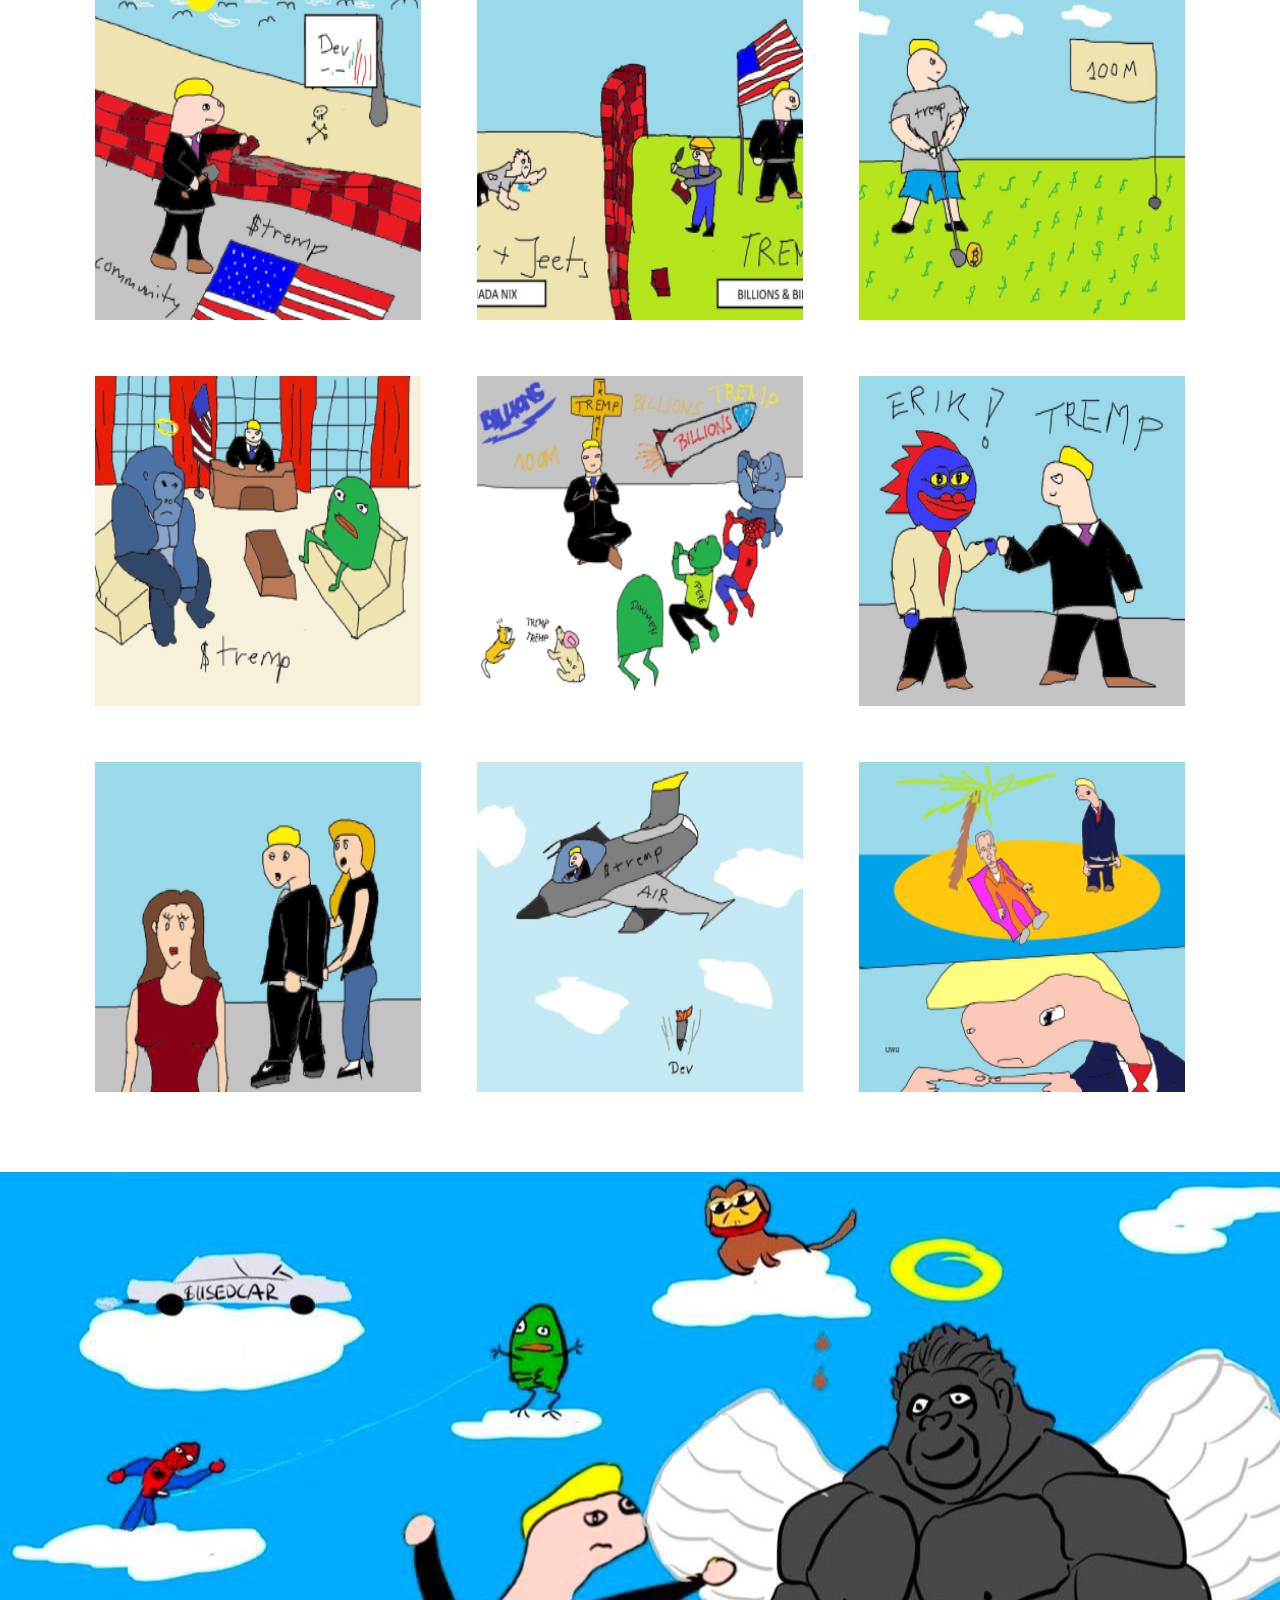
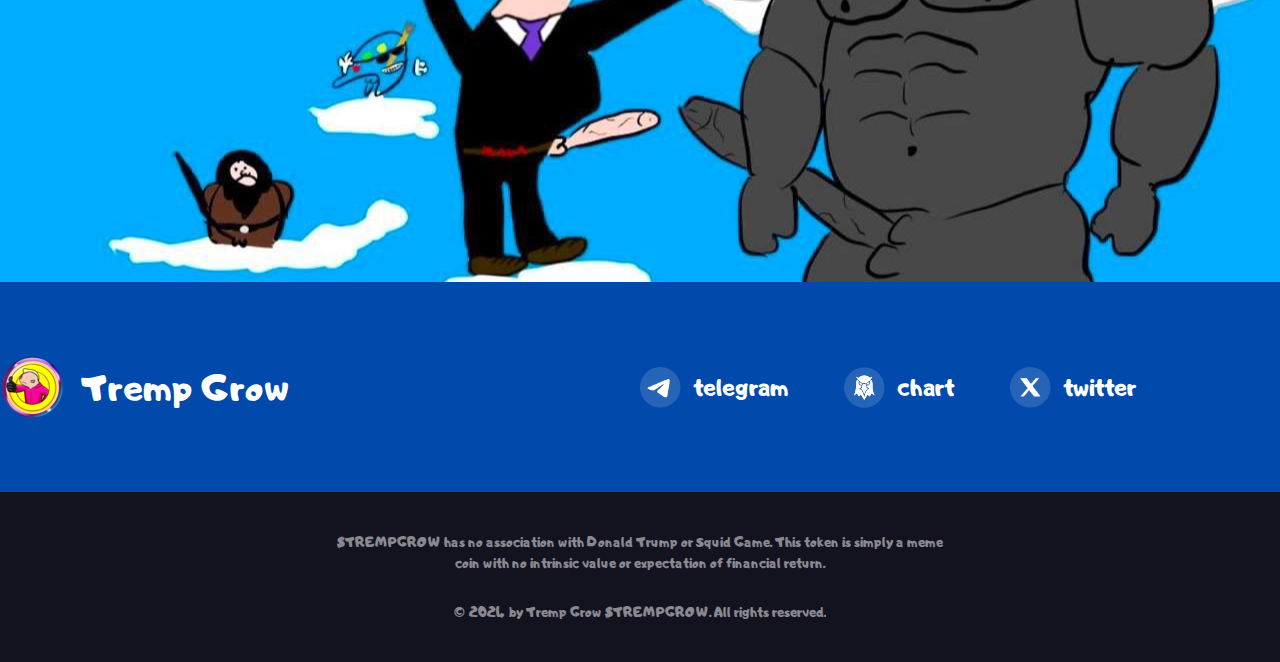
==== commit 13a0c121: "Add files via upload" ====
--- a/index.html
+++ b/index.html
@@ -90,7 +90,7 @@
             target="_blank"
             class="buy_button flex items-center justify-center nav-item"
             href="https://birdeye.so/token/0x0000000000000000000?chain=solana"
-            >BUY $TREMP</a
+            >$TREMPGROW</a
           >
         </div>
         <button class="block lg:hidden menu">Menu</button>
@@ -110,13 +110,15 @@
             <div class="tremp text-[62px] lg:text-[150px] text-center">
               trempgrow
             </div>
-            <div class="maek text-[26px] lg:text-[60px]">mek $tremp greter</div>
+            <div class="maek text-[26px] lg:text-[60px]">
+              mek $trempGROW greter
+            </div>
             <div class="year mt-8 lg:mt-0">2024</div>
           </div>
           <img
             alt="logo"
             src="/_next/static/media/l_logo.e6bdfc58.png"
-            class="absolute hidden lg:block w-[160px] lg:w-auto lg:-top-10 right-0 lg:right-10"
+            class="absolute hidden lg:block w-[160px] lg:w-auto lg:-top-10 right-0 lg:right-[2rem]"
           />
         </div>
         <div class="flex flex-col lg:flex-row items-center gap-5 lg:gap-14">
@@ -168,14 +170,15 @@
             <div class="about-text">about</div>
             <div class="flex flex-col gap-5 px-5">
               <div class="about-des">
-                $TREMPGROW iz her to mek $TREMP greater. iz a komyunity dat
-                missed $TREMP nd giben anawder chans to mek bellions n bellions.
+                $TREMPGROWGROW iz her to mek $TREMPGROW greater. iz a komyunity
+                dat missed $TREMPGROW nd giben anawder chans to mek bellions n
+                bellions.
               </div>
               <div class="about-des">
-                It supports $TREMP vision to mek memes gret agen n destroy joe
-                boiden. $TREMPGROW join $TREMP to unite al ze Solanu memes än
-                suport eech othr thru ze Ber an ze Bull. Mak sur tö kast yur
-                vote for Tremp 2024!
+                It supports $TREMPGROW vision to mek memes gret agen n destroy
+                joe boiden. $TREMPGROWGROW join $TREMPGROW to unite al ze Solanu
+                memes än suport eech othr thru ze Ber an ze Bull. Mak sur tö
+                kast yur vote for Tremp 2024!
               </div>
             </div>
           </div>
@@ -201,9 +204,10 @@
             <div class="flex flex-col gap-3">
               <div class="title">Get Some SOL</div>
               <div class="des">
-                Have SOL in your wallet to switch to $TREMP. If you don’t have
-                any SOL, you can buy directly on Phantom, transfer from another
-                wallet, or buy on another exchange and send it to your wallet.
+                Have SOL in your wallet to switch to $TREMPGROW. If you don’t
+                have any SOL, you can buy directly on Phantom, transfer from
+                another wallet, or buy on another exchange and send it to your
+                wallet.
               </div>
             </div>
             <div class="flex flex-col gap-3">
@@ -211,15 +215,15 @@
               <div class="des">
                 Connect to Raydium. Go to Raydium in google chrome or on the
                 browser inside your Phantom app. Connect your wallet. Paste the
-                $TREMP token address into Raydium, select $TREMP, and confirm.
-                When Phantom prompts you for a wallet signature, sign.
+                $TREMPGROW token address into Raydium, select $TREMPGROW, and
+                confirm. When Phantom prompts you for a wallet signature, sign.
               </div>
             </div>
             <div class="flex flex-col gap-3">
               <div class="title">TREMP</div>
               <div class="des">
-                Switch SOL for $TREMP. We have Zero taxes so you don’t need to
-                worry about buying with a specific slippage, although you may
+                Switch SOL for $TREMPGROW. We have Zero taxes so you don’t need
+                to worry about buying with a specific slippage, although you may
               </div>
             </div>
           </div>
@@ -334,12 +338,12 @@
         class="footer flex flex-col gap-7 px-5 lg:px-0 items-center justify-center w-full"
       >
         <div class="text">
-          $TREMP has no association with Donald Trump or Squid Game. This token
-          is simply a meme <br />coin with no intrinsic value or expectation of
-          financial return.
+          $TREMPGROW has no association with Donald Trump or Squid Game. This
+          token is simply a meme <br />coin with no intrinsic value or
+          expectation of financial return.
         </div>
         <div class="text">
-          © 2024 by Tremp Grow $TREMP. All rights reserved.
+          © 2024 by Tremp Grow $TREMPGROW. All rights reserved.
         </div>
       </div>
     </div>
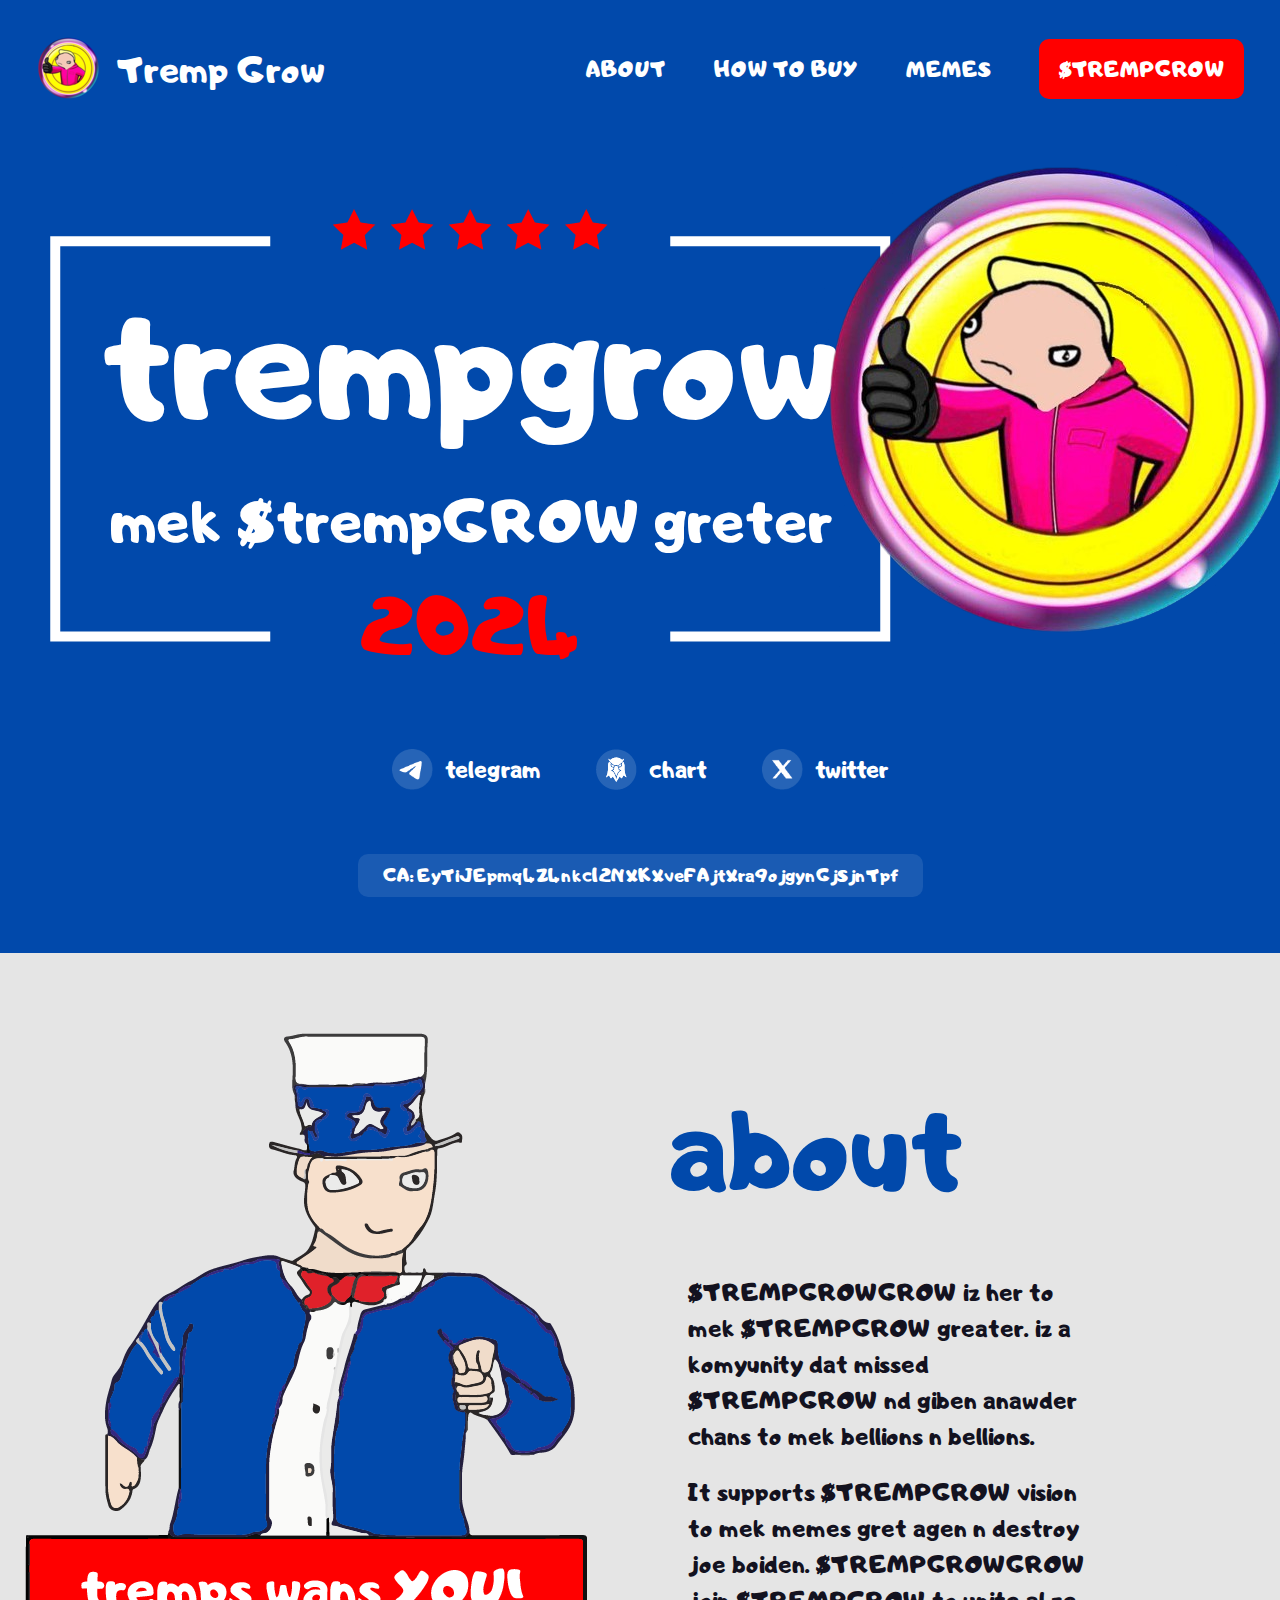
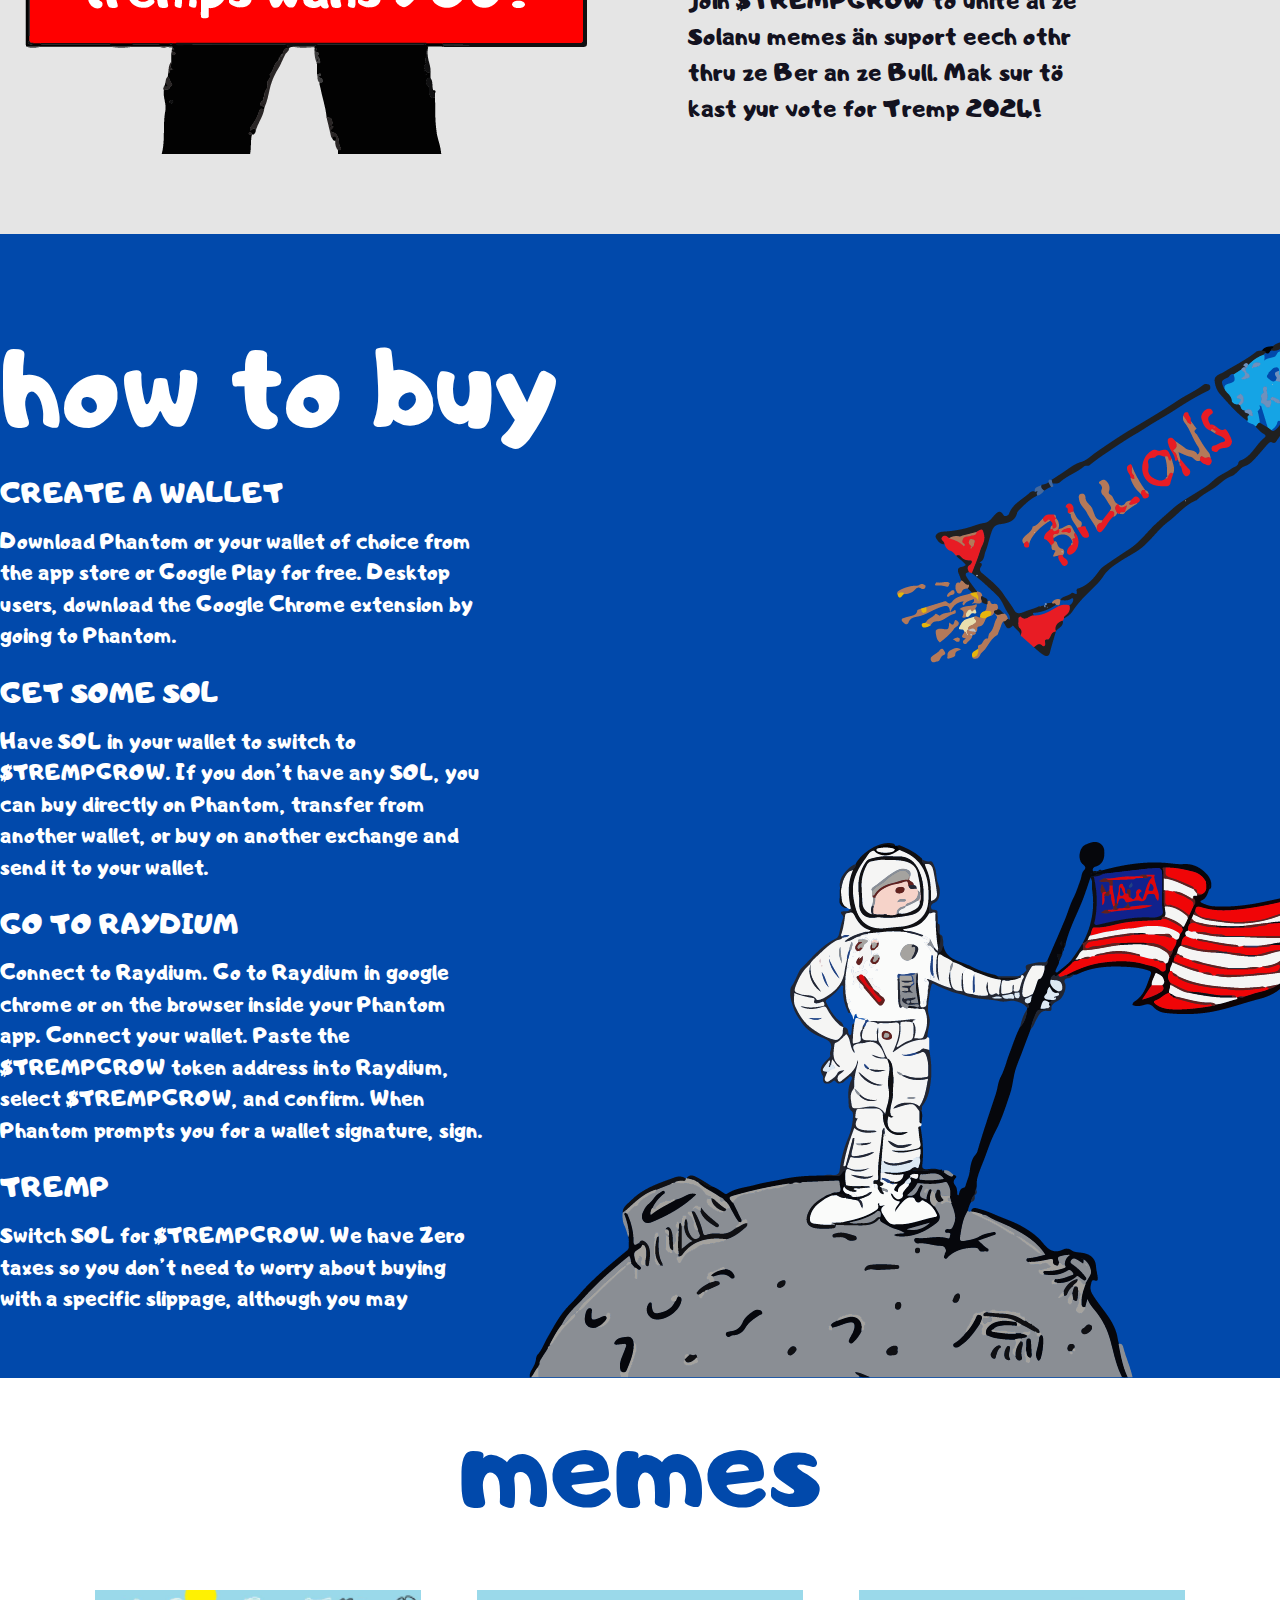
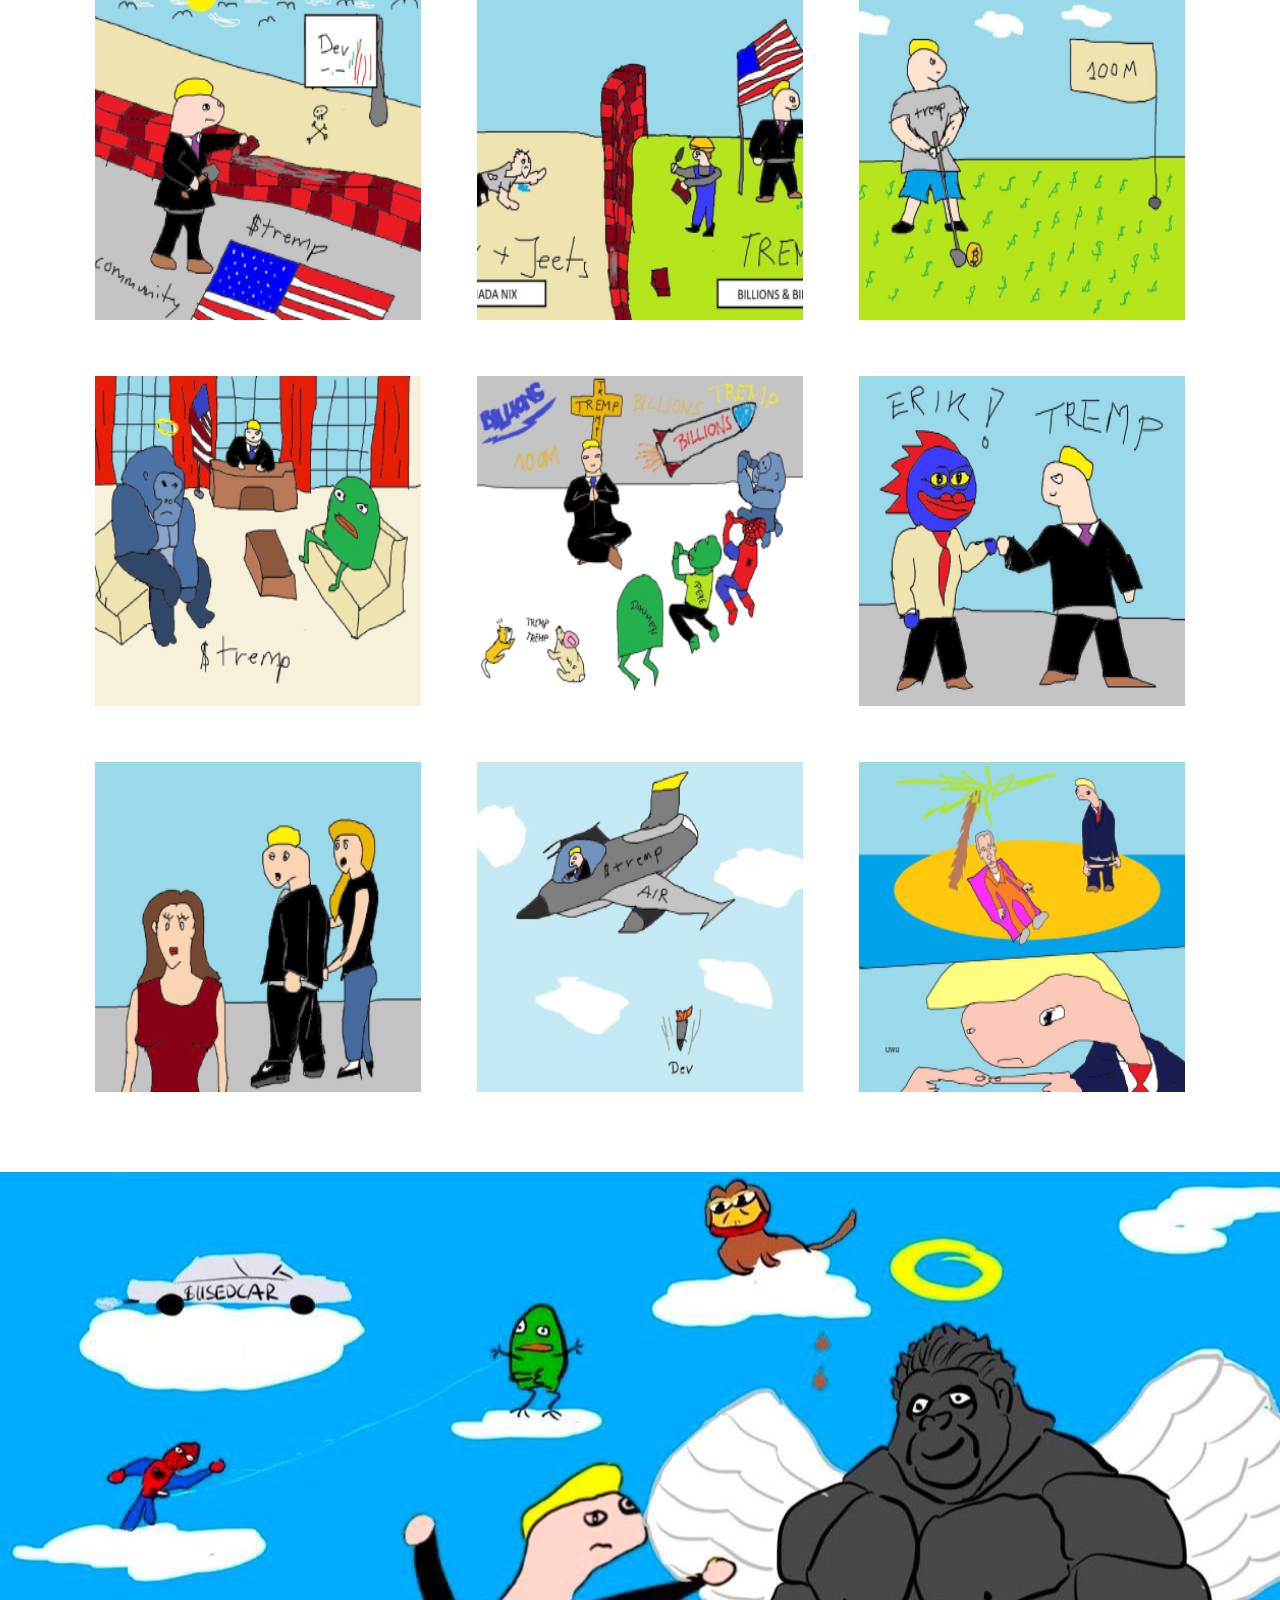
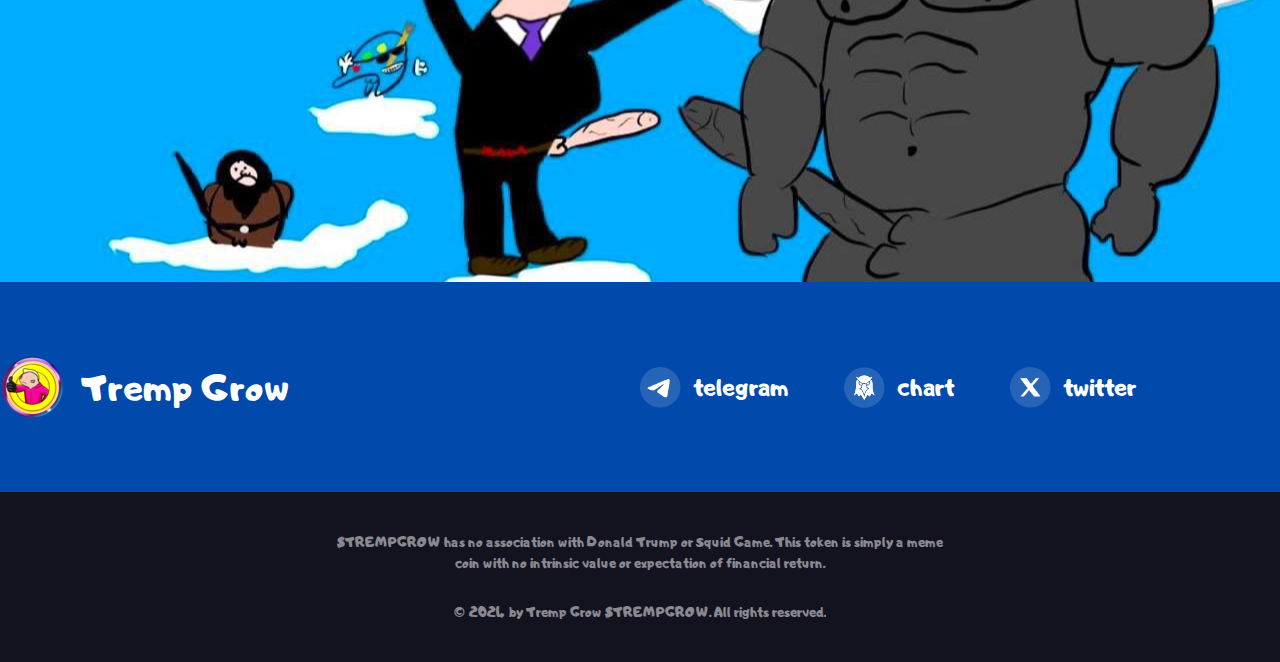
==== commit 8f2a7bc0: "Update index.html" ====
--- a/index.html
+++ b/index.html
@@ -89,7 +89,7 @@
           ><a
             target="_blank"
             class="buy_button flex items-center justify-center nav-item"
-            href="https://birdeye.so/token/0x0000000000000000000?chain=solana"
+            href="https://birdeye.so/token/EyTiJEpmq4Z4nkc12NXKXveFAjtXra9ojgynGjSjnTpf?chain=solana"
             >$TREMPGROW</a
           >
         </div>
@@ -134,7 +134,7 @@
           ><a
             target="_blank"
             class="flex items-center gap-3"
-            href="https://birdeye.so/token/0x0000000000000000000?chain=solana"
+            href="https://birdeye.so/token/EyTiJEpmq4Z4nkc12NXKXveFAjtXra9ojgynGjSjnTpf?chain=solana"
             ><img
               alt="chart"
               src="/_next/static/media/chart.025ee953.png"
@@ -154,7 +154,7 @@
         <div
           class="flex items-center justify-center flex-wrap code px-5 w-[354px] lg:w-[565px]"
         >
-          CA: 0x0000000000000000000
+          CA: EyTiJEpmq4Z4nkc12NXKXveFAjtXra9ojgynGjSjnTpf
         </div>
       </div>
       <div class="w-full bg-[#e5e5e5] py-20" id="about">
@@ -316,7 +316,7 @@
           ><a
             target="_blank"
             class="flex items-center gap-3"
-            href="https://birdeye.so/token/0x0000000000000000000?chain=solana"
+            href="https://birdeye.so/token/EyTiJEpmq4Z4nkc12NXKXveFAjtXra9ojgynGjSjnTpf?chain=solana"
             ><img
               alt="chart"
               src="/_next/static/media/chart.025ee953.png"
--- a/_next/static/css/c67da0bc07d7da71.css
+++ b/_next/static/css/c67da0bc07d7da71.css
@@ -440,7 +440,7 @@
 }
 
 .right-0 {
-    right: 0
+    right: -2rem
 }
 
 .top-0 {
@@ -520,6 +520,7 @@
     max-width: 491px
 }
 
+
 .resize {
     resize: both
 }
@@ -536,7 +537,7 @@
     flex-wrap: wrap
 }
 
-.\ !items-start {
+.\  !items-start {
     align-items: flex-start !important
 }
 
@@ -837,6 +838,7 @@
     .code {
         font-size: 12px !important
     }
+
     .year {
         font-size: 57px
     }
@@ -852,83 +854,109 @@
     .lg\:absolute {
         position: absolute
     }
+
     .lg\:-top-10 {
         top: -2.5rem
     }
+
     .lg\:right-10 {
         right: 2.5rem
     }
+
     .lg\:mt-0 {
         margin-top: 0
     }
+
     .lg\:block {
         display: block
     }
+
     .lg\:flex {
         display: flex
     }
+
     .lg\:hidden {
         display: none
     }
+
     .lg\:h-\[210px\] {
         height: 210px
     }
+
     .lg\:w-\[330px\] {
         width: 330px
     }
+
     .lg\:w-\[565px\] {
         width: 565px
     }
+
     .lg\:w-\[841px\] {
         width: 841px
     }
+
     .lg\:w-auto {
         width: auto
     }
+
     .lg\:grid-cols-2 {
         grid-template-columns: repeat(2, minmax(0, 1fr))
     }
+
     .lg\:grid-cols-3 {
         grid-template-columns: repeat(3, minmax(0, 1fr))
     }
+
     .lg\:flex-row {
         flex-direction: row
     }
+
     .lg\:items-start {
         align-items: flex-start
     }
+
     .lg\:justify-start {
         justify-content: flex-start
     }
+
     .lg\:justify-between {
         justify-content: space-between
     }
+
     .lg\:gap-12 {
         gap: 3rem
     }
+
     .lg\:gap-14 {
         gap: 3.5rem
     }
+
     .lg\:p-9 {
         padding: 2.25rem
     }
+
     .lg\:px-0 {
         padding-left: 0;
         padding-right: 0
     }
+
     .lg\:px-\[95px\] {
         padding-left: 95px;
         padding-right: 95px
     }
+
     .lg\:pl-\[50px\] {
         padding-left: 50px
     }
+
     .lg\:text-\[115px\] {
         font-size: 115px
     }
+
     .lg\:text-\[150px\] {
         font-size: 150px
     }
+
     .lg\:text-\[60px\] {
         font-size: 60px
     }
